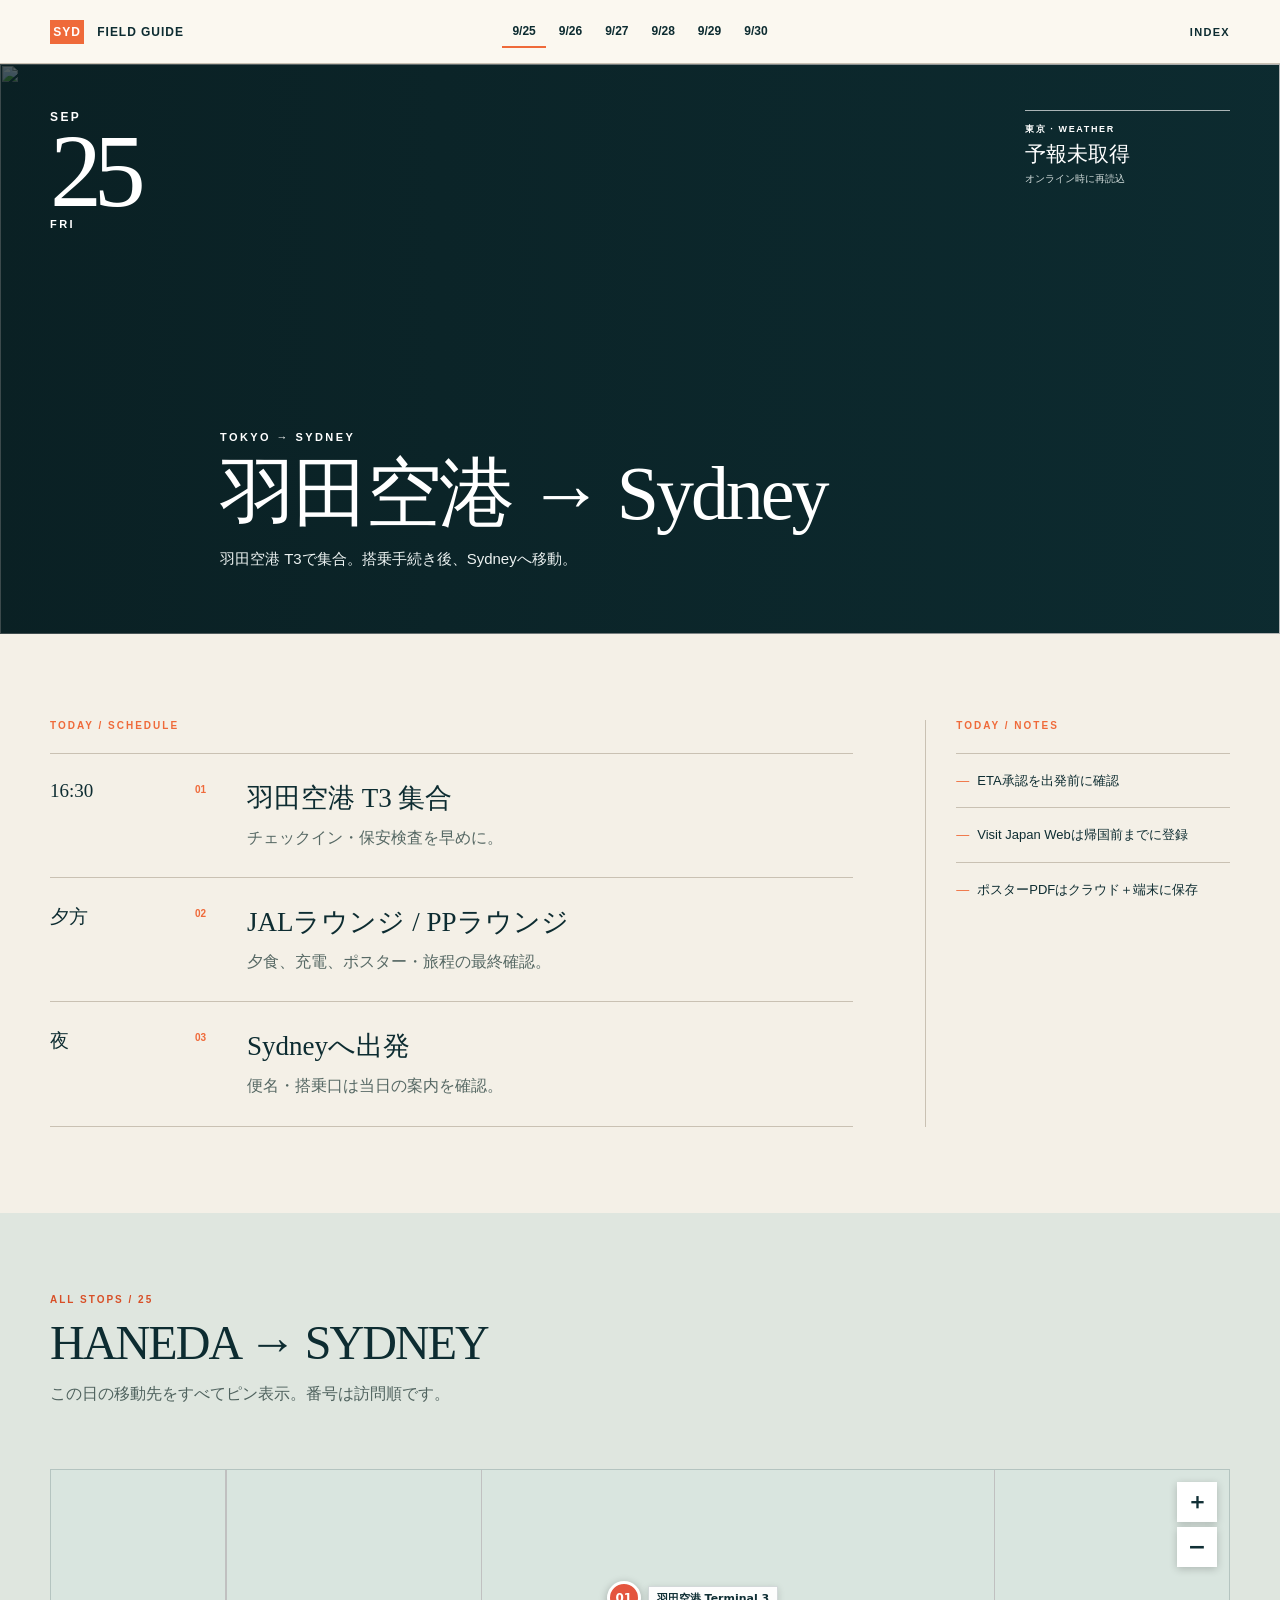
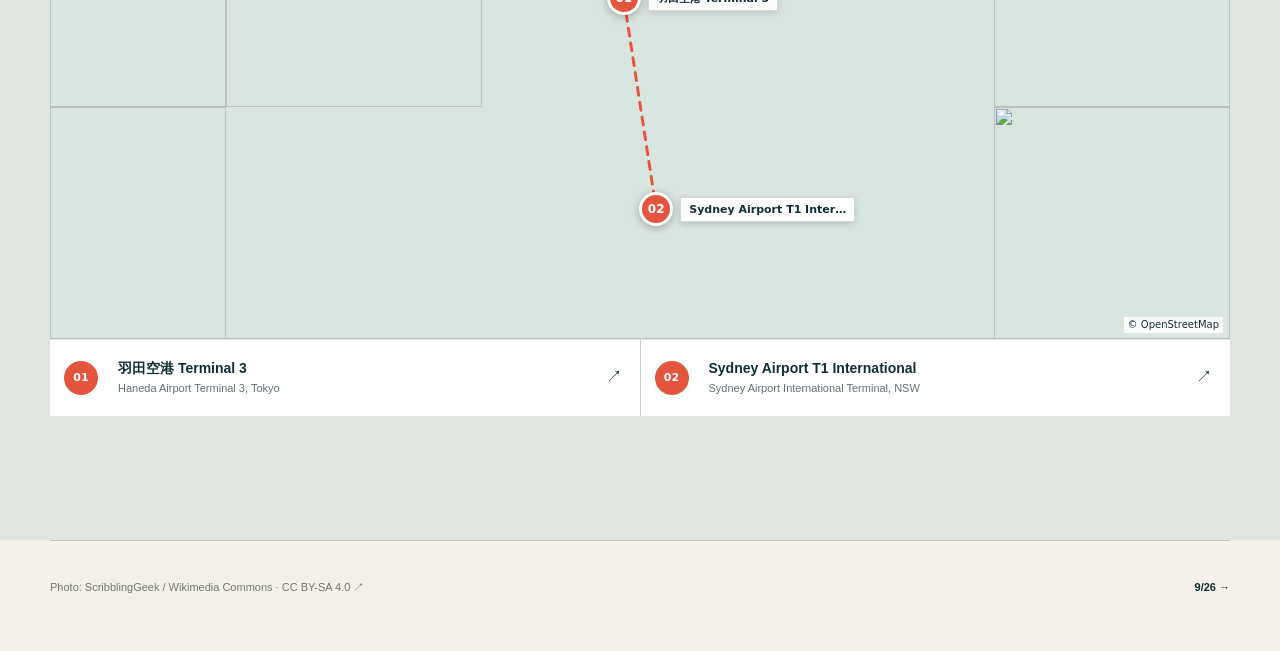
==== 2026-09-25.html @ 06295878 "up" ====
<!doctype html><html lang="ja"><head><meta charset="utf-8"><meta name="viewport" content="width=device-width,initial-scale=1,viewport-fit=cover"><meta name="theme-color" content="#102f35"><title>9/25 · Sydney 2026</title><link rel="preconnect" href="https://upload.wikimedia.org"><link rel="preconnect" href="https://tile.openstreetmap.org"><link rel="stylesheet" href="assets/styles.css"><script defer src="assets/app.js"></script><script defer src="assets/pinmap.js"></script></head><body data-day="25"><header class="mast"><a class="mast__brand" href="index.html"><span>SYD</span> FIELD GUIDE</a><nav class="mast__days"><a class="is-active" href="2026-09-25.html">9/25</a><a class="" href="2026-09-26.html">9/26</a><a class="" href="2026-09-27.html">9/27</a><a class="" href="2026-09-28.html">9/28</a><a class="" href="2026-09-29.html">9/29</a><a class="" href="2026-09-30.html">9/30</a></nav><a class="mast__home" href="index.html">INDEX</a></header><main>
<section class="day-hero"><img class="day-hero__image" src="https://upload.wikimedia.org/wikipedia/commons/thumb/b/b9/Haneda-airport-terminal_3_departure.jpg/1280px-Haneda-airport-terminal_3_departure.jpg" alt="" fetchpriority="high"><div class="day-hero__shade"></div><div class="day-hero__date"><span>SEP</span><b>25</b><em>FRI</em></div><div class="day-hero__copy"><p>TOKYO → SYDNEY</p><h1>羽田空港 → Sydney</h1><div>羽田空港 T3で集合。搭乗手続き後、Sydneyへ移動。</div></div><div class="weather" data-weather="tokyo" data-date="2026-09-25"><span>東京 · WEATHER</span><strong>予報取得中…</strong><small>Open-Meteo</small></div></section>
<section class="spread wrap"><div class="spread__main"><div class="section-label">TODAY / SCHEDULE</div><div class="agenda"><article class="agenda__row"><div class="agenda__time">16:30</div><div class="agenda__copy"><span class="agenda__no">01</span><h3>羽田空港 T3 集合</h3><p>チェックイン・保安検査を早めに。</p></div></article><article class="agenda__row"><div class="agenda__time">夕方</div><div class="agenda__copy"><span class="agenda__no">02</span><h3>JALラウンジ / PPラウンジ</h3><p>夕食、充電、ポスター・旅程の最終確認。</p></div></article><article class="agenda__row"><div class="agenda__time">夜</div><div class="agenda__copy"><span class="agenda__no">03</span><h3>Sydneyへ出発</h3><p>便名・搭乗口は当日の案内を確認。</p></div></article></div></div><aside class="spread__side"><div class="section-label">TODAY / NOTES</div><ul class="editorial-list"><li>ETA承認を出発前に確認</li><li>Visit Japan Webは帰国前までに登録</li><li>ポスターPDFはクラウド＋端末に保存</li></ul></aside></section>

<section class="map-spread pin-map-section"><div class="map-spread__head wrap"><div><span>ALL STOPS / 25</span><h2>HANEDA → SYDNEY</h2><p>この日の移動先をすべてピン表示。番号は訪問順です。</p></div></div><div class="wrap"><div class="pin-map" data-pin-map tabindex="0" aria-label="この日の訪問先マップ"><div class="pin-map__tiles" aria-hidden="true"></div><svg class="pin-map__route" aria-hidden="true"></svg><div class="pin-map__markers"></div><div class="pin-map__controls"><button type="button" data-map-zoom-in aria-label="拡大">＋</button><button type="button" data-map-zoom-out aria-label="縮小">−</button></div><div class="pin-map__attribution">© <a href="https://www.openstreetmap.org/copyright" target="_blank" rel="noopener">OpenStreetMap</a></div><script type="application/json" class="pin-map__data">[{"name":"羽田空港 Terminal 3","address":"Haneda Airport Terminal 3, Tokyo","lat":35.54389,"lon":139.76865},{"name":"Sydney Airport T1 International","address":"Sydney Airport International Terminal, NSW","lat":-33.9399,"lon":151.1753}]</script></div><div class="pin-list"><a class="pin-list__item" href="https://www.google.com/maps/search/?api=1&amp;query=Haneda%20Airport%20Terminal%203%2C%20Tokyo" target="_blank" rel="noopener"><b>01</b><span><strong>羽田空港 Terminal 3</strong><small>Haneda Airport Terminal 3, Tokyo</small></span><i>↗</i></a><a class="pin-list__item" href="https://www.google.com/maps/search/?api=1&amp;query=Sydney%20Airport%20International%20Terminal%2C%20NSW" target="_blank" rel="noopener"><b>02</b><span><strong>Sydney Airport T1 International</strong><small>Sydney Airport International Terminal, NSW</small></span><i>↗</i></a></div></div></section>
<footer class="day-footer wrap"><p><a href="https://commons.wikimedia.org/wiki/File:Haneda-airport-terminal_3_departure.jpg" target="_blank" rel="noopener">Photo: ScribblingGeek / Wikimedia Commons · CC BY-SA 4.0 ↗</a></p><div class="pager"><span></span><a href="2026-09-26.html">9/26 →</a></div></footer>
</main></body></html>
---- assets/styles.css ----
:root{--ink:#15383c;--deep:#0d2c31;--paper:#f4f0e7;--cream:#fbf8f0;--orange:#ef6a3a;--line:#c9c1b3;--muted:#6d7773;--wrap:1180px}*{box-sizing:border-box}html{scroll-behavior:smooth}body{margin:0;background:var(--paper);color:var(--deep);font-family:Arial,"Hiragino Kaku Gothic ProN","Yu Gothic",sans-serif}a{color:inherit;text-decoration:none}img{display:block;max-width:100%}.wrap{width:min(calc(100% - 48px),var(--wrap));margin:auto}.mast{min-height:64px;padding:0 max(24px,calc((100vw - var(--wrap))/2));display:grid;grid-template-columns:1fr auto 1fr;align-items:center;background:var(--cream);border-bottom:1px solid var(--line);position:relative;z-index:20}.mast__brand{font-weight:900;letter-spacing:.08em;font-size:12px}.mast__brand span{display:inline-grid;place-items:center;width:34px;height:24px;background:var(--orange);color:#fff;margin-right:9px}.mast__days{display:flex;gap:3px}.mast__days a{font-size:12px;font-weight:800;padding:8px 10px;border-bottom:2px solid transparent}.mast__days a:hover,.mast__days .is-active{border-color:var(--orange)}.mast__home{justify-self:end;font-size:11px;font-weight:900;letter-spacing:.12em}.cover{height:calc(100svh - 64px);min-height:620px;position:relative;color:#fff;overflow:hidden;background:var(--deep)}.cover__image,.day-hero__image{position:absolute;inset:0;width:100%;height:100%;object-fit:cover}.cover__shade{position:absolute;inset:0;background:linear-gradient(90deg,rgba(7,27,31,.9),rgba(7,27,31,.22))}.cover__copy{position:absolute;left:max(24px,calc((100vw - var(--wrap))/2));bottom:8vh}.cover__copy p{font-size:13px;font-weight:900;letter-spacing:.22em;margin:0 0 20px}.cover__copy h1{font-family:Georgia,"Yu Mincho",serif;font-size:clamp(76px,13vw,174px);line-height:.73;letter-spacing:-.08em;margin:0}.cover__copy>div{margin-top:32px;font-weight:700;letter-spacing:.14em}.cover__issue{position:absolute;right:max(24px,calc((100vw - var(--wrap))/2));top:46px;text-align:right;font-size:11px;line-height:1.55;letter-spacing:.16em}.calendar-button{display:inline-flex;margin-top:26px;padding:13px 16px;background:#fff;color:var(--deep);font-size:11px;font-weight:900;letter-spacing:.08em}.intro{display:grid;grid-template-columns:.9fr 1.1fr;gap:10%;padding:96px 0}.intro__lead span,.section-label,.utility-band span,.conference-feature span{font-size:10px;font-weight:900;letter-spacing:.2em;color:var(--orange)}.intro h2{font-family:Georgia,"Yu Mincho",serif;font-weight:500;font-size:clamp(42px,6vw,72px);line-height:1.05;margin:12px 0 0;letter-spacing:-.04em}.intro__copy{align-self:end;max-width:560px;font-size:16px;line-height:1.8}.day-grid{display:grid;grid-template-columns:repeat(3,1fr);gap:12px;margin-bottom:100px}.day-card{background:var(--cream);border:1px solid var(--line);transition:.15s;overflow:hidden}.day-card:hover{transform:translateY(-2px)}.day-card__media{display:block;aspect-ratio:16/9;background:#d7d8d2;overflow:hidden}.day-card__media img{width:100%;height:100%;object-fit:cover}.day-card__body{display:flex;min-height:150px;flex-direction:column;padding:20px}.day-card small{font-size:10px;font-weight:900;letter-spacing:.14em;color:var(--muted)}.day-card b{font-family:Georgia,"Yu Mincho",serif;font-size:24px;line-height:1.1;margin-top:auto;font-weight:500}.day-card em{font-style:normal;font-size:9px;font-weight:900;letter-spacing:.14em;margin-top:16px;color:var(--orange)}.utility-band{background:var(--deep);color:#fff;padding:78px 0}.utility-band__grid{display:grid;grid-template-columns:.8fr 1.2fr;gap:8%}.utility-band h2{font-family:Georgia,serif;font-size:64px;margin:8px 0;font-weight:500}.utility-links{border-top:1px solid rgba(255,255,255,.28)}.utility-links a{display:grid;grid-template-columns:1fr auto;gap:2px 16px;padding:18px 0;border-bottom:1px solid rgba(255,255,255,.2)}.utility-links b{font-size:16px}.utility-links small{color:#b9c9c8}.utility-links i{grid-column:2;grid-row:1/3;font-style:normal;align-self:center}.conference-feature{display:grid;grid-template-columns:250px 1fr;gap:60px;align-items:center;padding:90px 0}.conference-feature__date{font-family:Georgia,serif;font-size:220px;line-height:.8;color:var(--orange)}.conference-feature h2{font-family:Georgia,"Yu Mincho",serif;font-size:48px;font-weight:500;line-height:1.05;margin:10px 0 18px}.conference-feature p{font-size:16px}.conference-feature a{display:inline-block;margin-top:18px;font-weight:900;border-bottom:1px solid}.index-footer,.day-footer{border-top:1px solid var(--line);padding:28px 0 45px;display:flex;justify-content:space-between;gap:20px;font-size:11px;color:var(--muted)}
.day-hero{height:570px;position:relative;background:var(--deep);color:#fff;overflow:hidden}.day-hero__shade{position:absolute;inset:0;background:linear-gradient(90deg,rgba(9,28,31,.72),rgba(9,28,31,.08))}.day-hero__date{position:absolute;left:max(24px,calc((100vw - var(--wrap))/2));top:46px;width:120px;display:grid;color:#fff}.day-hero__date span{font-size:12px;font-weight:900;letter-spacing:.2em}.day-hero__date b{font-family:Georgia,serif;font-size:104px;line-height:.9;font-weight:500;letter-spacing:-.08em}.day-hero__date em{font-style:normal;font-size:11px;font-weight:900;letter-spacing:.22em}.day-hero__copy{position:absolute;left:max(24px,calc((100vw - var(--wrap))/2 + 170px));bottom:62px;max-width:800px}.day-hero__copy>p{font-size:11px;font-weight:900;letter-spacing:.22em;margin:0 0 12px}.day-hero__copy h1{font-family:Georgia,"Yu Mincho",serif;font-size:clamp(42px,6vw,76px);font-weight:500;line-height:1;letter-spacing:-.04em;margin:0}.day-hero__copy>div{max-width:650px;margin-top:16px;font-size:15px;line-height:1.65;color:#edf3f2}.weather{position:absolute;right:max(24px,calc((100vw - var(--wrap))/2));top:46px;width:205px;border-top:1px solid rgba(255,255,255,.65);padding-top:12px;display:grid;gap:4px}.weather span{font-size:9px;font-weight:900;letter-spacing:.18em}.weather strong{font-family:Georgia,serif;font-size:21px;font-weight:500}.weather small{font-size:10px;color:#d2dcdb}.spread{display:grid;grid-template-columns:1.45fr .55fr;gap:72px;padding:86px 0}.agenda{margin-top:22px;border-top:1px solid var(--line)}.agenda__row{display:grid;grid-template-columns:145px 1fr;padding:26px 0;border-bottom:1px solid var(--line)}.agenda__time{font-family:Georgia,serif;font-size:19px}.agenda__copy{position:relative;padding-left:52px}.agenda__no{position:absolute;left:0;top:4px;font-size:10px;font-weight:900;color:var(--orange)}.agenda__copy h3{font-family:Georgia,"Yu Mincho",serif;font-weight:500;font-size:27px;margin:0 0 8px}.agenda__copy p{margin:0;line-height:1.7;color:#566864}.inline-link{display:inline-block;margin-top:11px;font-size:10px;font-weight:900;letter-spacing:.12em;border-bottom:1px solid}.spread__side{border-left:1px solid var(--line);padding-left:30px}.editorial-list{list-style:none;margin:22px 0 0;padding:0}.editorial-list li{padding:16px 0;border-top:1px solid var(--line);line-height:1.65;font-size:13px}.editorial-list li:before{content:'—';color:var(--orange);margin-right:8px}.notice{width:min(calc(100% - 48px),var(--wrap));margin:0 auto 72px;border:1px solid #d85c34;background:#fff3e8;padding:16px 18px;font-size:13px;font-weight:800;line-height:1.55}.map-spread{background:#dfe6df;padding:76px 0 88px}.map-spread__head{margin-bottom:26px}.map-spread__head span{font-size:10px;font-weight:900;letter-spacing:.2em;color:#d84f27}.map-spread__head h2{font-family:Georgia,serif;font-weight:500;font-size:48px;margin:8px 0 10px;letter-spacing:-.04em}.map-spread__head p{max-width:720px;margin:0;line-height:1.7;color:#4f625e}.route-flow{display:flex;align-items:center;gap:8px;overflow-x:auto;padding:14px 0 26px;scrollbar-width:thin}.route-flow span{flex:0 0 auto;background:var(--cream);border:1px solid #aeb9b2;padding:10px 12px;font-size:11px;font-weight:800}.route-flow i{font-style:normal;color:var(--orange)}.route-links{display:grid;grid-template-columns:1fr 1fr;border-top:1px solid #aeb9b2;border-left:1px solid #aeb9b2;background:var(--cream)}.route-link{display:grid;grid-template-columns:1fr auto;align-items:center;gap:10px;padding:18px;border-right:1px solid #aeb9b2;border-bottom:1px solid #aeb9b2}.route-link span{display:grid;gap:3px}.route-link b{font-family:Georgia,"Yu Mincho",serif;font-size:17px;font-weight:500}.route-link small{font-size:9px;color:var(--muted);text-transform:uppercase;letter-spacing:.08em}.route-link i{font-style:normal;color:var(--orange);font-size:18px}.day-footer{align-items:center}.pager{display:flex;gap:24px;font-weight:900;color:var(--deep)}
@media(max-width:900px){.mast{grid-template-columns:1fr auto}.mast__days{grid-column:1/-1;grid-row:2;justify-content:flex-start;overflow-x:auto;width:100%;padding-bottom:6px}.mast__home{grid-column:2;grid-row:1}.intro,.utility-band__grid,.spread{grid-template-columns:1fr}.day-grid{grid-template-columns:1fr 1fr}.conference-feature{grid-template-columns:140px 1fr;gap:28px}.conference-feature__date{font-size:130px}.spread{gap:44px}.spread__side{border-left:0;border-top:1px solid var(--line);padding:32px 0 0}.day-hero__copy{left:max(24px,calc((100vw - var(--wrap))/2));bottom:48px;max-width:calc(100% - 48px)}.day-hero__date{top:38px}.weather{right:24px;top:40px}.day-hero{height:620px}}
@media(max-width:600px){.wrap{width:min(calc(100% - 28px),var(--wrap))}.mast{padding:9px 14px 0;gap:4px}.mast__days a{padding:7px 11px}.cover{height:560px;min-height:0}.cover__copy{left:18px;bottom:36px}.cover__copy h1{font-size:66px}.cover__copy>div{margin-top:24px;font-size:12px}.cover__issue{right:18px;top:28px}.calendar-button{margin-top:20px}.intro{padding:62px 0;gap:36px}.intro h2{font-size:45px}.intro__copy{font-size:14px}.day-grid{grid-template-columns:1fr;margin-bottom:68px}.day-card{display:grid;grid-template-columns:42% 58%}.day-card__media{aspect-ratio:auto;min-height:145px}.day-card__body{min-height:145px;padding:16px}.day-card b{font-size:21px}.utility-band{padding:58px 0}.utility-band h2{font-size:52px}.conference-feature{grid-template-columns:78px 1fr;gap:16px;padding:62px 0}.conference-feature__date{font-size:84px}.conference-feature h2{font-size:31px}.day-hero{height:560px}.day-hero__date{left:16px;top:28px}.day-hero__date b{font-size:76px}.weather{right:16px;top:28px;width:148px}.weather strong{font-size:16px}.day-hero__copy{left:16px;bottom:30px;max-width:calc(100% - 32px)}.day-hero__copy h1{font-size:42px}.day-hero__copy>div{font-size:13px}.spread{padding:58px 0}.agenda__row{grid-template-columns:84px 1fr;padding:22px 0}.agenda__time{font-size:15px}.agenda__copy{padding-left:32px}.agenda__copy h3{font-size:21px}.agenda__copy p{font-size:13px}.notice{width:calc(100% - 28px);margin-bottom:54px}.map-spread{padding:58px 0 66px}.map-spread__head h2{font-size:34px}.route-links{grid-template-columns:1fr}.route-link{padding:16px}.index-footer,.day-footer{flex-direction:column}.pager{width:100%;justify-content:space-between}}

/* v5: all-stop embedded pin maps */
.pin-map-section .wrap{padding-bottom:36px}.pin-map{position:relative;height:470px;overflow:hidden;background:#d9e5df;border:1px solid rgba(16,47,53,.18);touch-action:none;cursor:grab;user-select:none}.pin-map.is-dragging{cursor:grabbing}.pin-map__tiles,.pin-map__markers,.pin-map__route{position:absolute;inset:0}.pin-map__tiles img{position:absolute;width:256px;height:256px;max-width:none;pointer-events:none}.pin-map__route{width:100%;height:100%;pointer-events:none;overflow:visible}.pin-map__route polyline{fill:none;stroke:#e4553f;stroke-width:3;stroke-linecap:round;stroke-linejoin:round;stroke-dasharray:8 7;filter:drop-shadow(0 1px 0 rgba(255,255,255,.7))}.pin-map__marker{position:absolute;display:flex;align-items:center;gap:7px;text-decoration:none;color:#102f35;transform:translate(-17px,-17px);z-index:5;white-space:nowrap}.pin-map__dot{display:grid;place-items:center;width:34px;height:34px;border-radius:50%;background:#e4553f;color:#fff;font:800 12px/1 system-ui,sans-serif;border:3px solid #fff;box-shadow:0 2px 8px rgba(0,0,0,.28);flex:0 0 34px}.pin-map__label{max-width:175px;overflow:hidden;text-overflow:ellipsis;padding:5px 8px;background:rgba(255,255,255,.94);border:1px solid rgba(16,47,53,.18);box-shadow:0 2px 7px rgba(0,0,0,.14);font:700 11px/1.2 system-ui,sans-serif}.pin-map__marker:hover .pin-map__label,.pin-map__marker:focus .pin-map__label{background:#fff;outline:2px solid #e4553f}.pin-map__controls{position:absolute;top:12px;right:12px;z-index:10;display:grid;gap:5px}.pin-map__controls button{width:40px;height:40px;border:0;background:#fff;color:#102f35;font:700 22px/1 system-ui,sans-serif;box-shadow:0 2px 8px rgba(0,0,0,.2);cursor:pointer}.pin-map__attribution{position:absolute;right:6px;bottom:5px;z-index:10;padding:2px 4px;background:rgba(255,255,255,.88);font:10px/1.2 system-ui,sans-serif}.pin-map__attribution a{color:#102f35}.pin-list{display:grid;grid-template-columns:repeat(2,minmax(0,1fr));gap:1px;margin-top:1px;background:rgba(16,47,53,.12)}.pin-list__item{display:grid;grid-template-columns:44px 1fr 20px;align-items:center;gap:10px;min-height:76px;padding:12px 14px;background:#fff;color:#102f35;text-decoration:none}.pin-list__item>b{display:grid;place-items:center;width:34px;height:34px;border-radius:50%;background:#e4553f;color:#fff;font:800 11px/1 system-ui,sans-serif}.pin-list__item span{min-width:0}.pin-list__item strong{display:block;font-size:14px;line-height:1.25}.pin-list__item small{display:block;margin-top:4px;color:#607174;font-size:11px;line-height:1.35}.pin-list__item i{font-style:normal}.pin-list__item:hover{background:#f4f0e8}
@media(max-width:720px){.pin-map{height:390px}.pin-map__label{display:none}.pin-list{grid-template-columns:1fr}.pin-list__item{min-height:68px}.pin-map__controls button{width:38px;height:38px}}
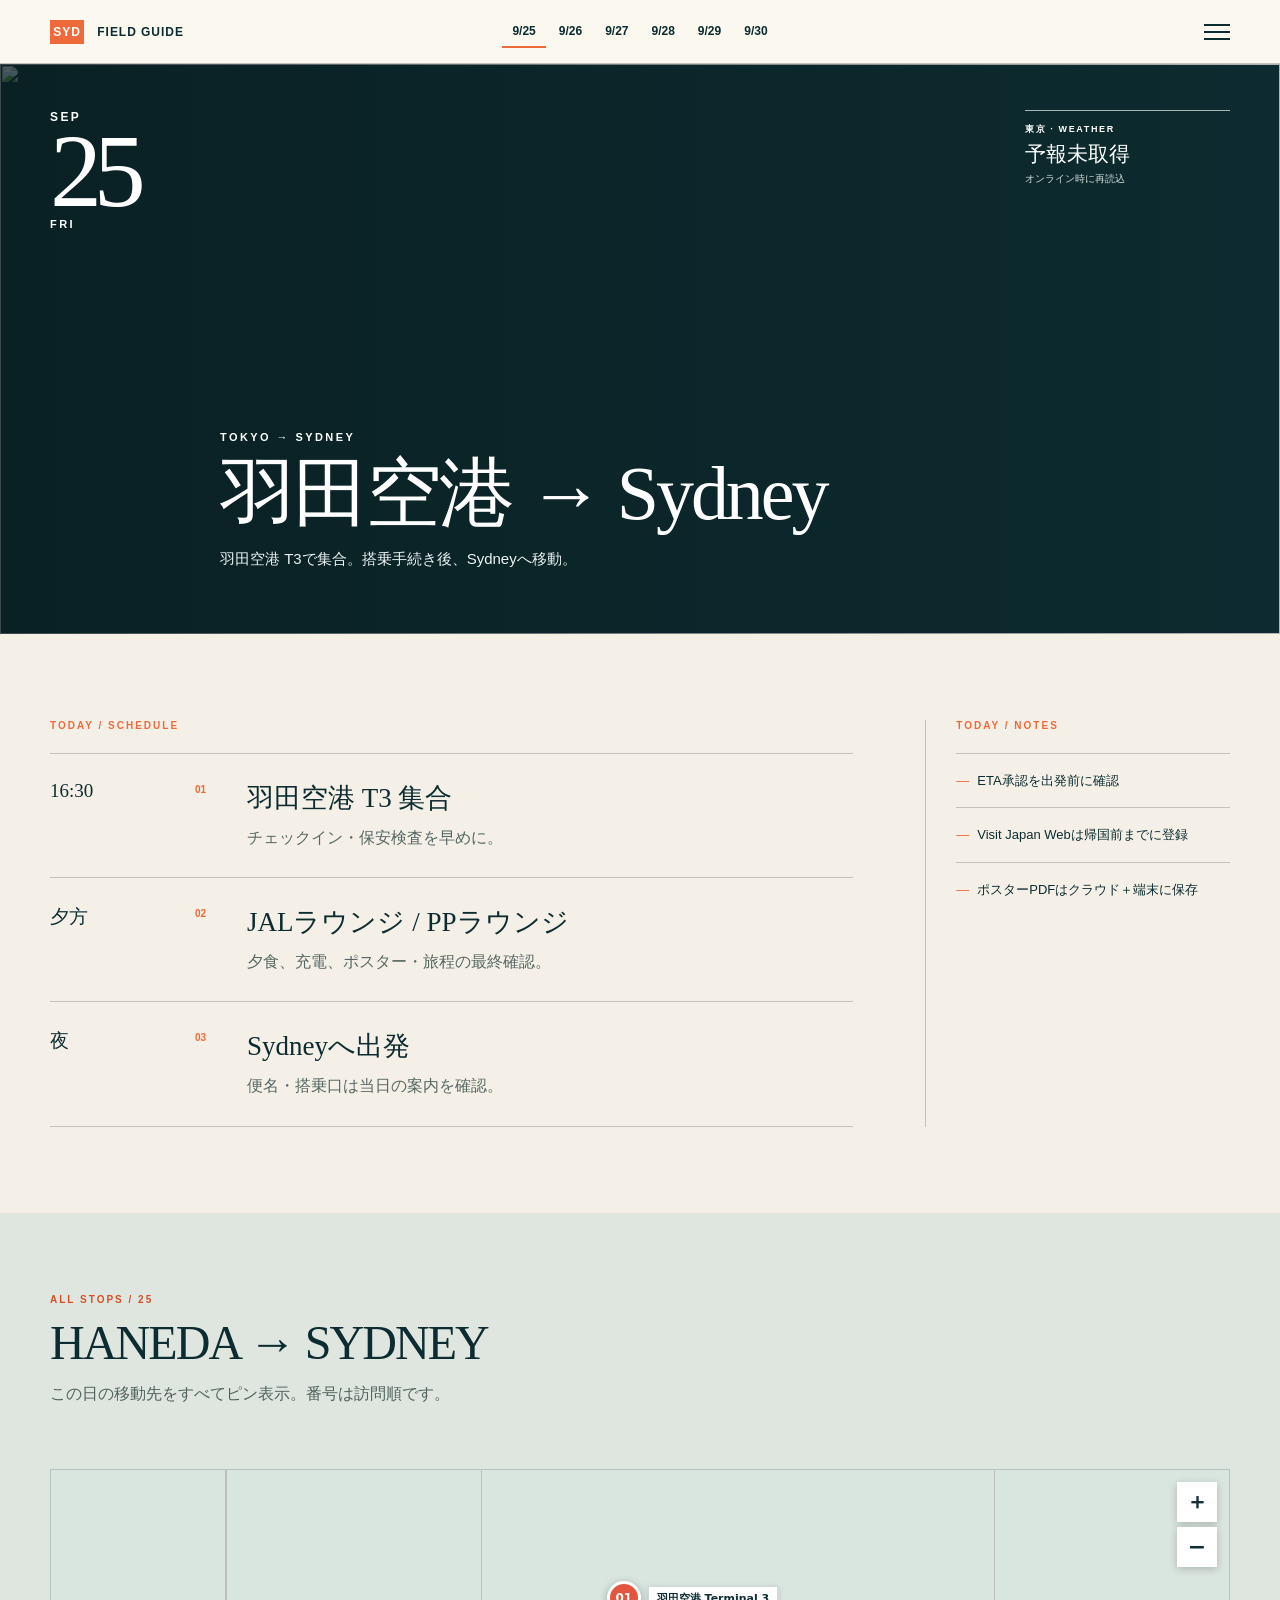
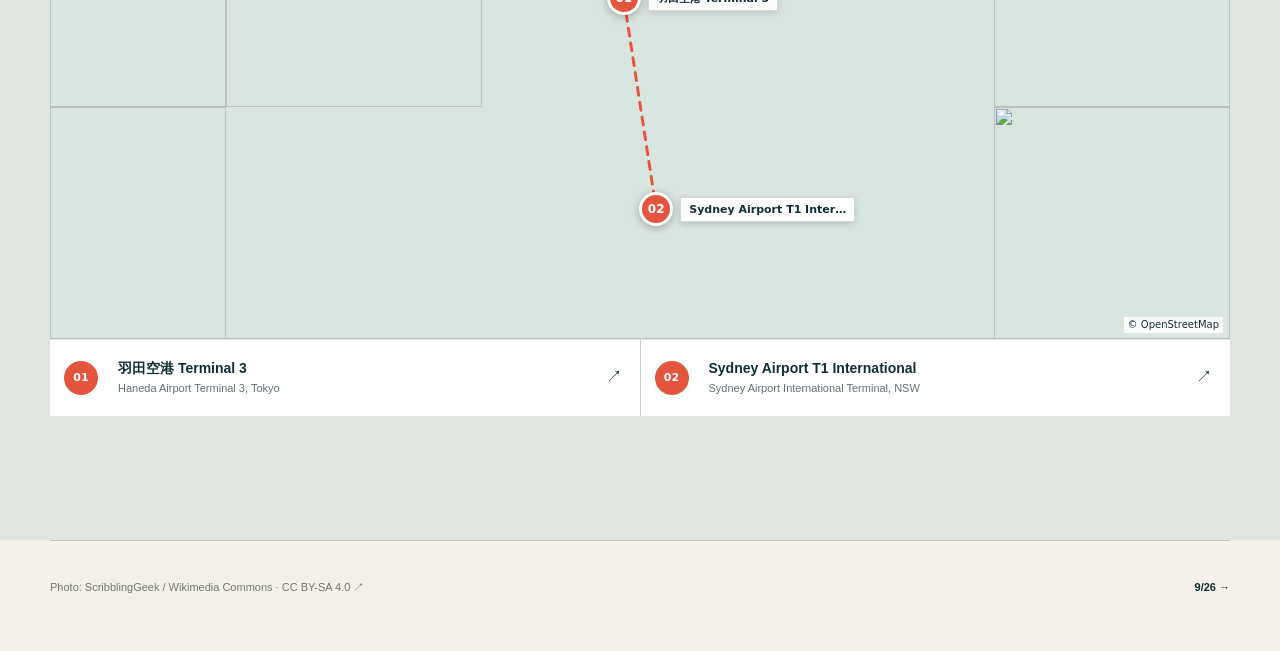
==== commit 28d951ec: "up" ====
--- a/2026-09-25.html
+++ b/2026-09-25.html
@@ -1,4 +1,4 @@
-<!doctype html><html lang="ja"><head><meta charset="utf-8"><meta name="viewport" content="width=device-width,initial-scale=1,viewport-fit=cover"><meta name="theme-color" content="#102f35"><title>9/25 · Sydney 2026</title><link rel="preconnect" href="https://upload.wikimedia.org"><link rel="preconnect" href="https://tile.openstreetmap.org"><link rel="stylesheet" href="assets/styles.css"><script defer src="assets/app.js"></script><script defer src="assets/pinmap.js"></script></head><body data-day="25"><header class="mast"><a class="mast__brand" href="index.html"><span>SYD</span> FIELD GUIDE</a><nav class="mast__days"><a class="is-active" href="2026-09-25.html">9/25</a><a class="" href="2026-09-26.html">9/26</a><a class="" href="2026-09-27.html">9/27</a><a class="" href="2026-09-28.html">9/28</a><a class="" href="2026-09-29.html">9/29</a><a class="" href="2026-09-30.html">9/30</a></nav><a class="mast__home" href="index.html">INDEX</a></header><main>
+<!doctype html><html lang="ja"><head><meta charset="utf-8"><meta name="viewport" content="width=device-width,initial-scale=1,viewport-fit=cover"><meta name="theme-color" content="#102f35"><title>9/25 · Sydney 2026</title><link rel="preconnect" href="https://upload.wikimedia.org"><link rel="preconnect" href="https://tile.openstreetmap.org"><link rel="stylesheet" href="assets/styles.css"><script defer src="assets/app.js"></script><script defer src="assets/pinmap.js"></script></head><body data-day="25"><header class="mast"><a class="mast__brand" href="index.html"><span>SYD</span> FIELD GUIDE</a><nav class="mast__days"><a class="is-active" href="2026-09-25.html">9/25</a><a class="" href="2026-09-26.html">9/26</a><a class="" href="2026-09-27.html">9/27</a><a class="" href="2026-09-28.html">9/28</a><a class="" href="2026-09-29.html">9/29</a><a class="" href="2026-09-30.html">9/30</a></nav><button class="mast__menu" type="button" data-menu-toggle aria-expanded="false" aria-controls="site-menu" aria-label="メニューを開く"><span></span><span></span><span></span></button></header><div class="drawer" id="site-menu" hidden><div class="drawer__panel" role="dialog" aria-modal="true" aria-label="メニュー"><button class="drawer__close" type="button" data-menu-close aria-label="メニューを閉じる">✕</button><a class="" href="index.html"><span>INDEX<small>トップへ戻る</small></span><i>→</i></a><span class="drawer__label">DAYS</span><a class="is-active" href="2026-09-25.html"><span>9/25<small>TOKYO → SYDNEY</small></span><i>→</i></a><a class="" href="2026-09-26.html"><span>9/26<small>BLUE MOUNTAINS</small></span><i>→</i></a><a class="" href="2026-09-27.html"><span>9/27<small>CITY + MANLY</small></span><i>→</i></a><a class="" href="2026-09-28.html"><span>9/28<small>INTERSPEECH 2026</small></span><i>→</i></a><a class="" href="2026-09-29.html"><span>9/29<small>SYDNEY ICONS</small></span><i>→</i></a><a class="" href="2026-09-30.html"><span>9/30<small>SYDNEY → TOKYO</small></span><i>→</i></a><span class="drawer__label">TOOLS</span><a href="https://docs.google.com/forms/d/e/1FAIpQLSeO3ZHM7XhFFpTsjCiCo8HhSdc8Eqjj0LkUxyBEu4n-cvH9MQ/viewform" target="_blank" rel="noopener"><span>割り勘フォーム<small>立替の記録・精算</small></span><i>↗</i></a><a href="sydney-2026-itinerary.ics" download><span>全日程 .ICS<small>Australia/Sydney</small></span><i>↓</i></a></div></div><main>
 <section class="day-hero"><img class="day-hero__image" src="https://upload.wikimedia.org/wikipedia/commons/thumb/b/b9/Haneda-airport-terminal_3_departure.jpg/1280px-Haneda-airport-terminal_3_departure.jpg" alt="" fetchpriority="high"><div class="day-hero__shade"></div><div class="day-hero__date"><span>SEP</span><b>25</b><em>FRI</em></div><div class="day-hero__copy"><p>TOKYO → SYDNEY</p><h1>羽田空港 → Sydney</h1><div>羽田空港 T3で集合。搭乗手続き後、Sydneyへ移動。</div></div><div class="weather" data-weather="tokyo" data-date="2026-09-25"><span>東京 · WEATHER</span><strong>予報取得中…</strong><small>Open-Meteo</small></div></section>
 <section class="spread wrap"><div class="spread__main"><div class="section-label">TODAY / SCHEDULE</div><div class="agenda"><article class="agenda__row"><div class="agenda__time">16:30</div><div class="agenda__copy"><span class="agenda__no">01</span><h3>羽田空港 T3 集合</h3><p>チェックイン・保安検査を早めに。</p></div></article><article class="agenda__row"><div class="agenda__time">夕方</div><div class="agenda__copy"><span class="agenda__no">02</span><h3>JALラウンジ / PPラウンジ</h3><p>夕食、充電、ポスター・旅程の最終確認。</p></div></article><article class="agenda__row"><div class="agenda__time">夜</div><div class="agenda__copy"><span class="agenda__no">03</span><h3>Sydneyへ出発</h3><p>便名・搭乗口は当日の案内を確認。</p></div></article></div></div><aside class="spread__side"><div class="section-label">TODAY / NOTES</div><ul class="editorial-list"><li>ETA承認を出発前に確認</li><li>Visit Japan Webは帰国前までに登録</li><li>ポスターPDFはクラウド＋端末に保存</li></ul></aside></section>
 
--- a/assets/styles.css
+++ b/assets/styles.css
@@ -1,6 +1,6 @@
-:root{--ink:#15383c;--deep:#0d2c31;--paper:#f4f0e7;--cream:#fbf8f0;--orange:#ef6a3a;--line:#c9c1b3;--muted:#6d7773;--wrap:1180px}*{box-sizing:border-box}html{scroll-behavior:smooth}body{margin:0;background:var(--paper);color:var(--deep);font-family:Arial,"Hiragino Kaku Gothic ProN","Yu Gothic",sans-serif}a{color:inherit;text-decoration:none}img{display:block;max-width:100%}.wrap{width:min(calc(100% - 48px),var(--wrap));margin:auto}.mast{min-height:64px;padding:0 max(24px,calc((100vw - var(--wrap))/2));display:grid;grid-template-columns:1fr auto 1fr;align-items:center;background:var(--cream);border-bottom:1px solid var(--line);position:relative;z-index:20}.mast__brand{font-weight:900;letter-spacing:.08em;font-size:12px}.mast__brand span{display:inline-grid;place-items:center;width:34px;height:24px;background:var(--orange);color:#fff;margin-right:9px}.mast__days{display:flex;gap:3px}.mast__days a{font-size:12px;font-weight:800;padding:8px 10px;border-bottom:2px solid transparent}.mast__days a:hover,.mast__days .is-active{border-color:var(--orange)}.mast__home{justify-self:end;font-size:11px;font-weight:900;letter-spacing:.12em}.cover{height:calc(100svh - 64px);min-height:620px;position:relative;color:#fff;overflow:hidden;background:var(--deep)}.cover__image,.day-hero__image{position:absolute;inset:0;width:100%;height:100%;object-fit:cover}.cover__shade{position:absolute;inset:0;background:linear-gradient(90deg,rgba(7,27,31,.9),rgba(7,27,31,.22))}.cover__copy{position:absolute;left:max(24px,calc((100vw - var(--wrap))/2));bottom:8vh}.cover__copy p{font-size:13px;font-weight:900;letter-spacing:.22em;margin:0 0 20px}.cover__copy h1{font-family:Georgia,"Yu Mincho",serif;font-size:clamp(76px,13vw,174px);line-height:.73;letter-spacing:-.08em;margin:0}.cover__copy>div{margin-top:32px;font-weight:700;letter-spacing:.14em}.cover__issue{position:absolute;right:max(24px,calc((100vw - var(--wrap))/2));top:46px;text-align:right;font-size:11px;line-height:1.55;letter-spacing:.16em}.calendar-button{display:inline-flex;margin-top:26px;padding:13px 16px;background:#fff;color:var(--deep);font-size:11px;font-weight:900;letter-spacing:.08em}.intro{display:grid;grid-template-columns:.9fr 1.1fr;gap:10%;padding:96px 0}.intro__lead span,.section-label,.utility-band span,.conference-feature span{font-size:10px;font-weight:900;letter-spacing:.2em;color:var(--orange)}.intro h2{font-family:Georgia,"Yu Mincho",serif;font-weight:500;font-size:clamp(42px,6vw,72px);line-height:1.05;margin:12px 0 0;letter-spacing:-.04em}.intro__copy{align-self:end;max-width:560px;font-size:16px;line-height:1.8}.day-grid{display:grid;grid-template-columns:repeat(3,1fr);gap:12px;margin-bottom:100px}.day-card{background:var(--cream);border:1px solid var(--line);transition:.15s;overflow:hidden}.day-card:hover{transform:translateY(-2px)}.day-card__media{display:block;aspect-ratio:16/9;background:#d7d8d2;overflow:hidden}.day-card__media img{width:100%;height:100%;object-fit:cover}.day-card__body{display:flex;min-height:150px;flex-direction:column;padding:20px}.day-card small{font-size:10px;font-weight:900;letter-spacing:.14em;color:var(--muted)}.day-card b{font-family:Georgia,"Yu Mincho",serif;font-size:24px;line-height:1.1;margin-top:auto;font-weight:500}.day-card em{font-style:normal;font-size:9px;font-weight:900;letter-spacing:.14em;margin-top:16px;color:var(--orange)}.utility-band{background:var(--deep);color:#fff;padding:78px 0}.utility-band__grid{display:grid;grid-template-columns:.8fr 1.2fr;gap:8%}.utility-band h2{font-family:Georgia,serif;font-size:64px;margin:8px 0;font-weight:500}.utility-links{border-top:1px solid rgba(255,255,255,.28)}.utility-links a{display:grid;grid-template-columns:1fr auto;gap:2px 16px;padding:18px 0;border-bottom:1px solid rgba(255,255,255,.2)}.utility-links b{font-size:16px}.utility-links small{color:#b9c9c8}.utility-links i{grid-column:2;grid-row:1/3;font-style:normal;align-self:center}.conference-feature{display:grid;grid-template-columns:250px 1fr;gap:60px;align-items:center;padding:90px 0}.conference-feature__date{font-family:Georgia,serif;font-size:220px;line-height:.8;color:var(--orange)}.conference-feature h2{font-family:Georgia,"Yu Mincho",serif;font-size:48px;font-weight:500;line-height:1.05;margin:10px 0 18px}.conference-feature p{font-size:16px}.conference-feature a{display:inline-block;margin-top:18px;font-weight:900;border-bottom:1px solid}.index-footer,.day-footer{border-top:1px solid var(--line);padding:28px 0 45px;display:flex;justify-content:space-between;gap:20px;font-size:11px;color:var(--muted)}
+:root{--ink:#15383c;--deep:#0d2c31;--paper:#f4f0e7;--cream:#fbf8f0;--orange:#ef6a3a;--line:#c9c1b3;--muted:#6d7773;--wrap:1180px}*{box-sizing:border-box}html{scroll-behavior:smooth}body{margin:0;background:var(--paper);color:var(--deep);font-family:Arial,"Hiragino Kaku Gothic ProN","Yu Gothic",sans-serif}a{color:inherit;text-decoration:none}img{display:block;max-width:100%}.wrap{width:min(calc(100% - 48px),var(--wrap));margin:auto}.mast{min-height:64px;padding:0 max(24px,calc((100vw - var(--wrap))/2));display:grid;grid-template-columns:1fr auto 1fr;align-items:center;background:var(--cream);border-bottom:1px solid var(--line);position:relative;z-index:20}.mast__brand{font-weight:900;letter-spacing:.08em;font-size:12px}.mast__brand span{display:inline-grid;place-items:center;width:34px;height:24px;background:var(--orange);color:#fff;margin-right:9px}.mast__days{display:flex;gap:3px}.mast__days a{font-size:12px;font-weight:800;padding:8px 10px;border-bottom:2px solid transparent}.mast__days a:hover,.mast__days .is-active{border-color:var(--orange)}.mast__menu{justify-self:end;display:inline-grid;gap:5px;justify-items:end;align-content:center;width:44px;height:44px;padding:0;background:none;border:0;cursor:pointer}.mast__menu span{display:block;width:26px;height:2px;background:var(--deep);transition:transform .18s,opacity .18s}.mast__menu[aria-expanded="true"] span:nth-child(1){transform:translateY(7px) rotate(45deg)}.mast__menu[aria-expanded="true"] span:nth-child(2){opacity:0}.mast__menu[aria-expanded="true"] span:nth-child(3){transform:translateY(-7px) rotate(-45deg)}.drawer{position:fixed;inset:0;z-index:40;background:rgba(7,27,31,.5)}.drawer[hidden]{display:none}.drawer__panel{position:absolute;top:0;right:0;width:min(340px,86vw);height:100%;overflow-y:auto;background:var(--cream);border-left:1px solid var(--line);padding:18px 24px 44px;display:flex;flex-direction:column}.drawer__close{align-self:flex-end;margin-bottom:10px;padding:6px;background:none;border:0;cursor:pointer;font-size:18px;line-height:1;color:var(--deep)}.drawer__label{font-size:10px;font-weight:900;letter-spacing:.2em;color:var(--orange);margin:26px 0 4px}.drawer a{display:grid;grid-template-columns:1fr auto;align-items:center;gap:14px;padding:14px 0;border-bottom:1px solid var(--line);font-size:15px;font-weight:800}.drawer a small{display:block;font-size:10px;font-weight:900;letter-spacing:.12em;color:var(--muted);margin-top:5px}.drawer a i{font-style:normal;font-size:13px;color:var(--muted)}.drawer a:hover{color:var(--orange)}.drawer a.is-active{color:var(--orange)}.drawer a.is-active i{color:var(--orange)}body.is-menu-open{overflow:hidden}.cover{height:calc(100svh - 64px);min-height:620px;position:relative;color:#fff;overflow:hidden;background:var(--deep)}.cover__image,.day-hero__image{position:absolute;inset:0;width:100%;height:100%;object-fit:cover}.cover__shade{position:absolute;inset:0;background:linear-gradient(90deg,rgba(7,27,31,.9),rgba(7,27,31,.22))}.cover__copy{position:absolute;left:max(24px,calc((100vw - var(--wrap))/2));bottom:8vh}.cover__copy p{font-size:13px;font-weight:900;letter-spacing:.22em;margin:0 0 20px}.cover__copy h1{font-family:Georgia,"Yu Mincho",serif;font-size:clamp(76px,13vw,174px);line-height:.73;letter-spacing:-.08em;margin:0}.cover__copy>div{margin-top:32px;font-weight:700;letter-spacing:.14em}.cover__issue{position:absolute;right:max(24px,calc((100vw - var(--wrap))/2));top:46px;text-align:right;font-size:11px;line-height:1.55;letter-spacing:.16em}.calendar-button{display:inline-flex;margin-top:26px;padding:13px 16px;background:#fff;color:var(--deep);font-size:11px;font-weight:900;letter-spacing:.08em}.intro{display:grid;grid-template-columns:.9fr 1.1fr;gap:10%;padding:96px 0}.intro__lead span,.section-label,.utility-band span,.conference-feature span{font-size:10px;font-weight:900;letter-spacing:.2em;color:var(--orange)}.intro h2{font-family:Georgia,"Yu Mincho",serif;font-weight:500;font-size:clamp(42px,6vw,72px);line-height:1.05;margin:12px 0 0;letter-spacing:-.04em}.intro__copy{align-self:end;max-width:560px;font-size:16px;line-height:1.8}.day-grid{display:grid;grid-template-columns:repeat(3,1fr);gap:12px;margin-bottom:100px}.day-card{background:var(--cream);border:1px solid var(--line);transition:.15s;overflow:hidden}.day-card:hover{transform:translateY(-2px)}.day-card__media{display:block;aspect-ratio:16/9;background:#d7d8d2;overflow:hidden}.day-card__media img{width:100%;height:100%;object-fit:cover}.day-card__body{display:flex;min-height:150px;flex-direction:column;padding:20px}.day-card small{font-size:10px;font-weight:900;letter-spacing:.14em;color:var(--muted)}.day-card b{font-family:Georgia,"Yu Mincho",serif;font-size:24px;line-height:1.1;margin-top:auto;font-weight:500}.day-card em{font-style:normal;font-size:9px;font-weight:900;letter-spacing:.14em;margin-top:16px;color:var(--orange)}.utility-band{background:var(--deep);color:#fff;padding:78px 0}.utility-band__grid{display:grid;grid-template-columns:.8fr 1.2fr;gap:8%}.utility-band h2{font-family:Georgia,serif;font-size:64px;margin:8px 0;font-weight:500}.utility-links{border-top:1px solid rgba(255,255,255,.28)}.utility-links a{display:grid;grid-template-columns:1fr auto;gap:2px 16px;padding:18px 0;border-bottom:1px solid rgba(255,255,255,.2)}.utility-links b{font-size:16px}.utility-links small{color:#b9c9c8}.utility-links i{grid-column:2;grid-row:1/3;font-style:normal;align-self:center}.conference-feature{display:grid;grid-template-columns:250px 1fr;gap:60px;align-items:center;padding:90px 0}.conference-feature__date{font-family:Georgia,serif;font-size:220px;line-height:.8;color:var(--orange)}.conference-feature h2{font-family:Georgia,"Yu Mincho",serif;font-size:48px;font-weight:500;line-height:1.05;margin:10px 0 18px}.conference-feature p{font-size:16px}.conference-feature a{display:inline-block;margin-top:18px;font-weight:900;border-bottom:1px solid}.index-footer,.day-footer{border-top:1px solid var(--line);padding:28px 0 45px;display:flex;justify-content:space-between;gap:20px;font-size:11px;color:var(--muted)}
 .day-hero{height:570px;position:relative;background:var(--deep);color:#fff;overflow:hidden}.day-hero__shade{position:absolute;inset:0;background:linear-gradient(90deg,rgba(9,28,31,.72),rgba(9,28,31,.08))}.day-hero__date{position:absolute;left:max(24px,calc((100vw - var(--wrap))/2));top:46px;width:120px;display:grid;color:#fff}.day-hero__date span{font-size:12px;font-weight:900;letter-spacing:.2em}.day-hero__date b{font-family:Georgia,serif;font-size:104px;line-height:.9;font-weight:500;letter-spacing:-.08em}.day-hero__date em{font-style:normal;font-size:11px;font-weight:900;letter-spacing:.22em}.day-hero__copy{position:absolute;left:max(24px,calc((100vw - var(--wrap))/2 + 170px));bottom:62px;max-width:800px}.day-hero__copy>p{font-size:11px;font-weight:900;letter-spacing:.22em;margin:0 0 12px}.day-hero__copy h1{font-family:Georgia,"Yu Mincho",serif;font-size:clamp(42px,6vw,76px);font-weight:500;line-height:1;letter-spacing:-.04em;margin:0}.day-hero__copy>div{max-width:650px;margin-top:16px;font-size:15px;line-height:1.65;color:#edf3f2}.weather{position:absolute;right:max(24px,calc((100vw - var(--wrap))/2));top:46px;width:205px;border-top:1px solid rgba(255,255,255,.65);padding-top:12px;display:grid;gap:4px}.weather span{font-size:9px;font-weight:900;letter-spacing:.18em}.weather strong{font-family:Georgia,serif;font-size:21px;font-weight:500}.weather small{font-size:10px;color:#d2dcdb}.spread{display:grid;grid-template-columns:1.45fr .55fr;gap:72px;padding:86px 0}.agenda{margin-top:22px;border-top:1px solid var(--line)}.agenda__row{display:grid;grid-template-columns:145px 1fr;padding:26px 0;border-bottom:1px solid var(--line)}.agenda__time{font-family:Georgia,serif;font-size:19px}.agenda__copy{position:relative;padding-left:52px}.agenda__no{position:absolute;left:0;top:4px;font-size:10px;font-weight:900;color:var(--orange)}.agenda__copy h3{font-family:Georgia,"Yu Mincho",serif;font-weight:500;font-size:27px;margin:0 0 8px}.agenda__copy p{margin:0;line-height:1.7;color:#566864}.inline-link{display:inline-block;margin-top:11px;font-size:10px;font-weight:900;letter-spacing:.12em;border-bottom:1px solid}.spread__side{border-left:1px solid var(--line);padding-left:30px}.editorial-list{list-style:none;margin:22px 0 0;padding:0}.editorial-list li{padding:16px 0;border-top:1px solid var(--line);line-height:1.65;font-size:13px}.editorial-list li:before{content:'—';color:var(--orange);margin-right:8px}.notice{width:min(calc(100% - 48px),var(--wrap));margin:0 auto 72px;border:1px solid #d85c34;background:#fff3e8;padding:16px 18px;font-size:13px;font-weight:800;line-height:1.55}.map-spread{background:#dfe6df;padding:76px 0 88px}.map-spread__head{margin-bottom:26px}.map-spread__head span{font-size:10px;font-weight:900;letter-spacing:.2em;color:#d84f27}.map-spread__head h2{font-family:Georgia,serif;font-weight:500;font-size:48px;margin:8px 0 10px;letter-spacing:-.04em}.map-spread__head p{max-width:720px;margin:0;line-height:1.7;color:#4f625e}.route-flow{display:flex;align-items:center;gap:8px;overflow-x:auto;padding:14px 0 26px;scrollbar-width:thin}.route-flow span{flex:0 0 auto;background:var(--cream);border:1px solid #aeb9b2;padding:10px 12px;font-size:11px;font-weight:800}.route-flow i{font-style:normal;color:var(--orange)}.route-links{display:grid;grid-template-columns:1fr 1fr;border-top:1px solid #aeb9b2;border-left:1px solid #aeb9b2;background:var(--cream)}.route-link{display:grid;grid-template-columns:1fr auto;align-items:center;gap:10px;padding:18px;border-right:1px solid #aeb9b2;border-bottom:1px solid #aeb9b2}.route-link span{display:grid;gap:3px}.route-link b{font-family:Georgia,"Yu Mincho",serif;font-size:17px;font-weight:500}.route-link small{font-size:9px;color:var(--muted);text-transform:uppercase;letter-spacing:.08em}.route-link i{font-style:normal;color:var(--orange);font-size:18px}.day-footer{align-items:center}.pager{display:flex;gap:24px;font-weight:900;color:var(--deep)}
-@media(max-width:900px){.mast{grid-template-columns:1fr auto}.mast__days{grid-column:1/-1;grid-row:2;justify-content:flex-start;overflow-x:auto;width:100%;padding-bottom:6px}.mast__home{grid-column:2;grid-row:1}.intro,.utility-band__grid,.spread{grid-template-columns:1fr}.day-grid{grid-template-columns:1fr 1fr}.conference-feature{grid-template-columns:140px 1fr;gap:28px}.conference-feature__date{font-size:130px}.spread{gap:44px}.spread__side{border-left:0;border-top:1px solid var(--line);padding:32px 0 0}.day-hero__copy{left:max(24px,calc((100vw - var(--wrap))/2));bottom:48px;max-width:calc(100% - 48px)}.day-hero__date{top:38px}.weather{right:24px;top:40px}.day-hero{height:620px}}
+@media(max-width:900px){.mast{grid-template-columns:1fr auto}.mast__days{grid-column:1/-1;grid-row:2;justify-content:flex-start;overflow-x:auto;width:100%;padding-bottom:6px}.mast__menu{grid-column:2;grid-row:1}.intro,.utility-band__grid,.spread{grid-template-columns:1fr}.day-grid{grid-template-columns:1fr 1fr}.conference-feature{grid-template-columns:140px 1fr;gap:28px}.conference-feature__date{font-size:130px}.spread{gap:44px}.spread__side{border-left:0;border-top:1px solid var(--line);padding:32px 0 0}.day-hero__copy{left:max(24px,calc((100vw - var(--wrap))/2));bottom:48px;max-width:calc(100% - 48px)}.day-hero__date{top:38px}.weather{right:24px;top:40px}.day-hero{height:620px}}
 @media(max-width:600px){.wrap{width:min(calc(100% - 28px),var(--wrap))}.mast{padding:9px 14px 0;gap:4px}.mast__days a{padding:7px 11px}.cover{height:560px;min-height:0}.cover__copy{left:18px;bottom:36px}.cover__copy h1{font-size:66px}.cover__copy>div{margin-top:24px;font-size:12px}.cover__issue{right:18px;top:28px}.calendar-button{margin-top:20px}.intro{padding:62px 0;gap:36px}.intro h2{font-size:45px}.intro__copy{font-size:14px}.day-grid{grid-template-columns:1fr;margin-bottom:68px}.day-card{display:grid;grid-template-columns:42% 58%}.day-card__media{aspect-ratio:auto;min-height:145px}.day-card__body{min-height:145px;padding:16px}.day-card b{font-size:21px}.utility-band{padding:58px 0}.utility-band h2{font-size:52px}.conference-feature{grid-template-columns:78px 1fr;gap:16px;padding:62px 0}.conference-feature__date{font-size:84px}.conference-feature h2{font-size:31px}.day-hero{height:560px}.day-hero__date{left:16px;top:28px}.day-hero__date b{font-size:76px}.weather{right:16px;top:28px;width:148px}.weather strong{font-size:16px}.day-hero__copy{left:16px;bottom:30px;max-width:calc(100% - 32px)}.day-hero__copy h1{font-size:42px}.day-hero__copy>div{font-size:13px}.spread{padding:58px 0}.agenda__row{grid-template-columns:84px 1fr;padding:22px 0}.agenda__time{font-size:15px}.agenda__copy{padding-left:32px}.agenda__copy h3{font-size:21px}.agenda__copy p{font-size:13px}.notice{width:calc(100% - 28px);margin-bottom:54px}.map-spread{padding:58px 0 66px}.map-spread__head h2{font-size:34px}.route-links{grid-template-columns:1fr}.route-link{padding:16px}.index-footer,.day-footer{flex-direction:column}.pager{width:100%;justify-content:space-between}}
 
 /* v5: all-stop embedded pin maps */
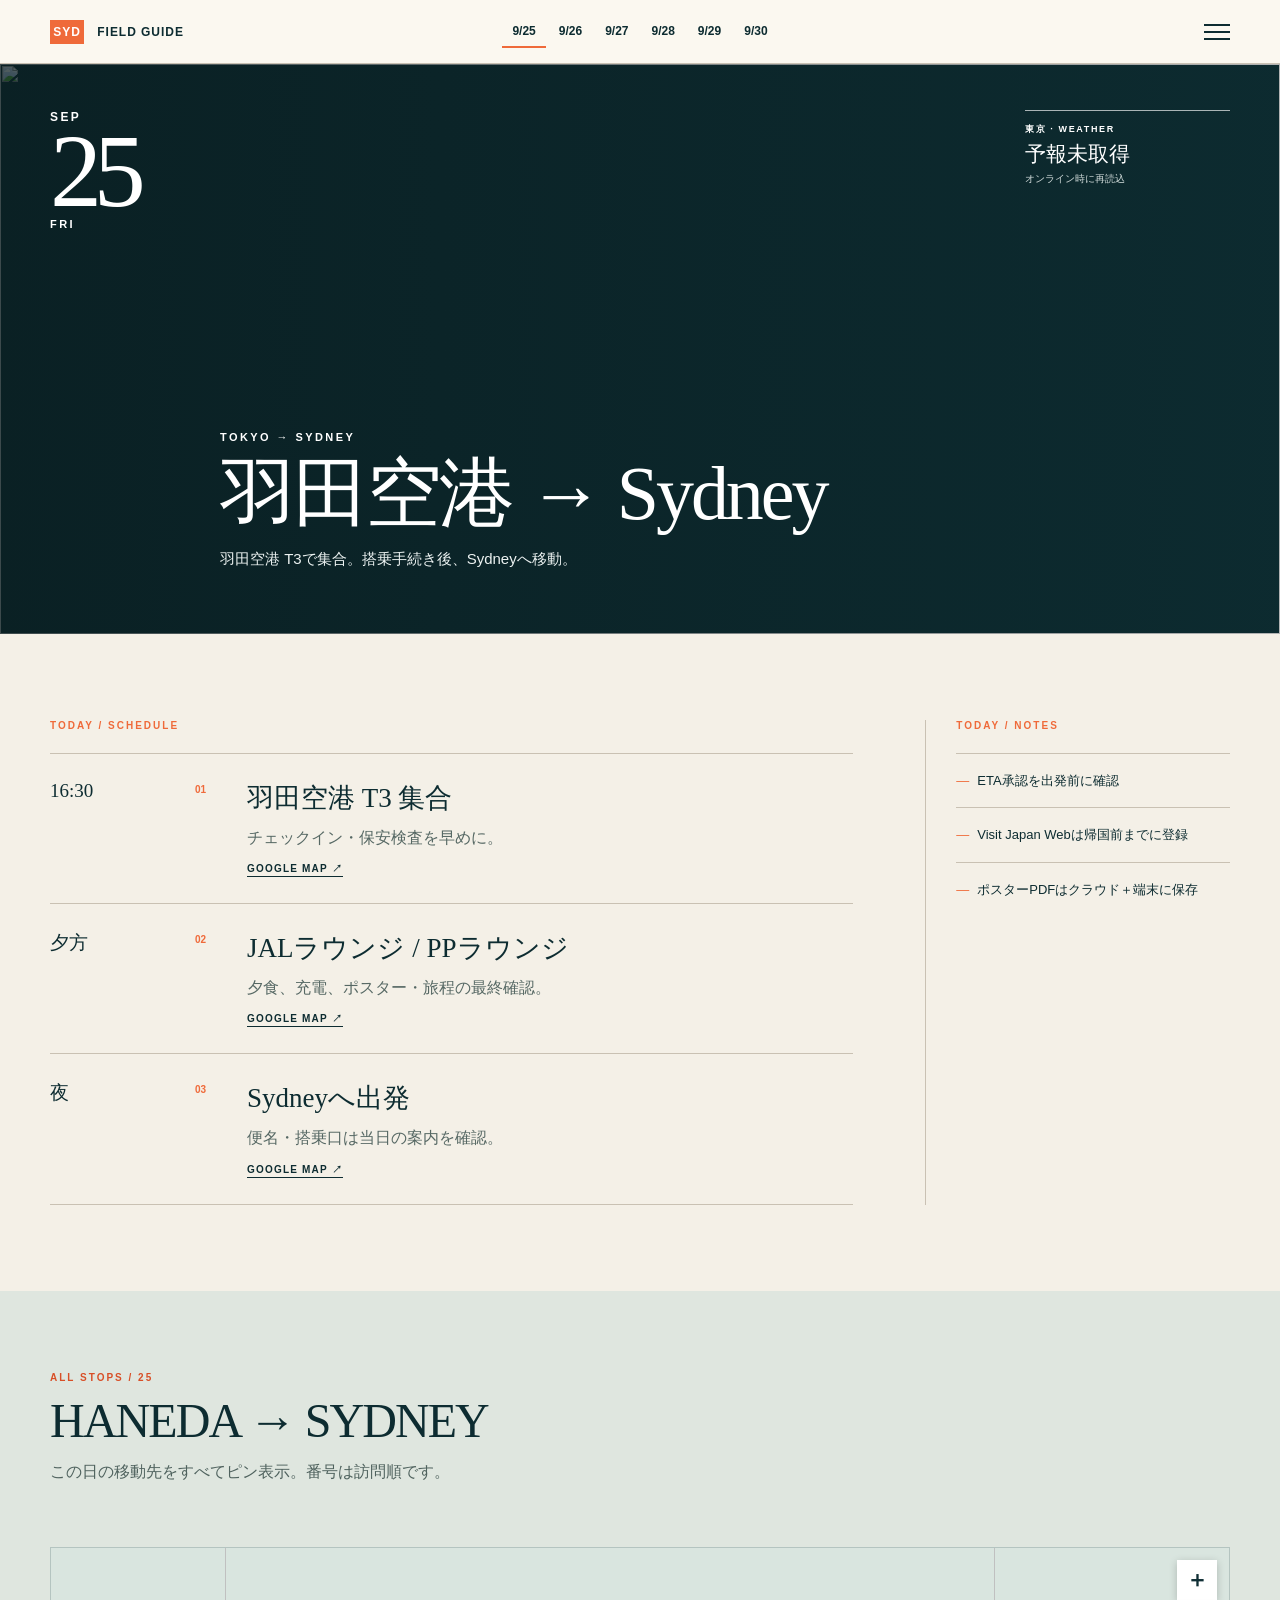
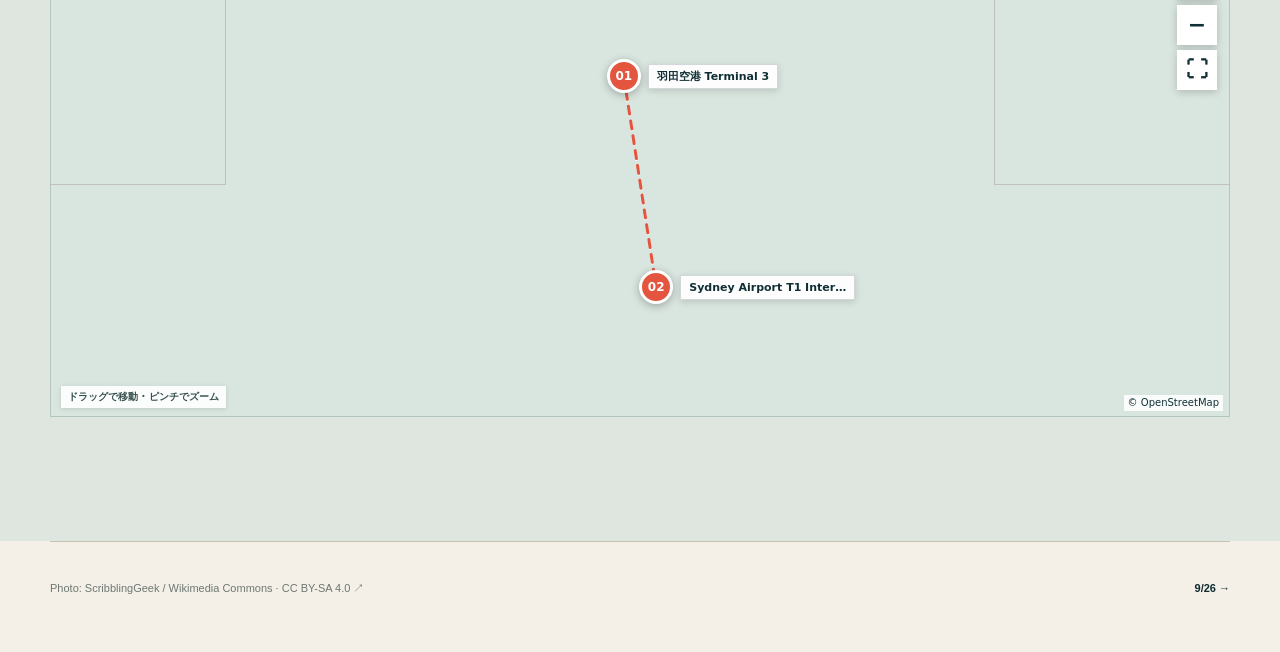
==== commit fa1835f8: "9/27と9/29の行程を入れ替え、地図と .ics を更新 - 9/27を Luna Park + Manly、9/29を Taronga Zoo + Bondi に組み替え - pinmap.js" ====
--- a/2026-09-25.html
+++ b/2026-09-25.html
@@ -1,7 +1,8 @@
-<!doctype html><html lang="ja"><head><meta charset="utf-8"><meta name="viewport" content="width=device-width,initial-scale=1,viewport-fit=cover"><meta name="theme-color" content="#102f35"><title>9/25 · Sydney 2026</title><link rel="preconnect" href="https://upload.wikimedia.org"><link rel="preconnect" href="https://tile.openstreetmap.org"><link rel="stylesheet" href="assets/styles.css"><script defer src="assets/app.js"></script><script defer src="assets/pinmap.js"></script></head><body data-day="25"><header class="mast"><a class="mast__brand" href="index.html"><span>SYD</span> FIELD GUIDE</a><nav class="mast__days"><a class="is-active" href="2026-09-25.html">9/25</a><a class="" href="2026-09-26.html">9/26</a><a class="" href="2026-09-27.html">9/27</a><a class="" href="2026-09-28.html">9/28</a><a class="" href="2026-09-29.html">9/29</a><a class="" href="2026-09-30.html">9/30</a></nav><button class="mast__menu" type="button" data-menu-toggle aria-expanded="false" aria-controls="site-menu" aria-label="メニューを開く"><span></span><span></span><span></span></button></header><div class="drawer" id="site-menu" hidden><div class="drawer__panel" role="dialog" aria-modal="true" aria-label="メニュー"><button class="drawer__close" type="button" data-menu-close aria-label="メニューを閉じる">✕</button><a class="" href="index.html"><span>INDEX<small>トップへ戻る</small></span><i>→</i></a><span class="drawer__label">DAYS</span><a class="is-active" href="2026-09-25.html"><span>9/25<small>TOKYO → SYDNEY</small></span><i>→</i></a><a class="" href="2026-09-26.html"><span>9/26<small>BLUE MOUNTAINS</small></span><i>→</i></a><a class="" href="2026-09-27.html"><span>9/27<small>CITY + MANLY</small></span><i>→</i></a><a class="" href="2026-09-28.html"><span>9/28<small>INTERSPEECH 2026</small></span><i>→</i></a><a class="" href="2026-09-29.html"><span>9/29<small>SYDNEY ICONS</small></span><i>→</i></a><a class="" href="2026-09-30.html"><span>9/30<small>SYDNEY → TOKYO</small></span><i>→</i></a><span class="drawer__label">TOOLS</span><a href="https://docs.google.com/forms/d/e/1FAIpQLSeO3ZHM7XhFFpTsjCiCo8HhSdc8Eqjj0LkUxyBEu4n-cvH9MQ/viewform" target="_blank" rel="noopener"><span>割り勘フォーム<small>立替の記録・精算</small></span><i>↗</i></a><a href="sydney-2026-itinerary.ics" download><span>全日程 .ICS<small>Australia/Sydney</small></span><i>↓</i></a></div></div><main>
-<section class="day-hero"><img class="day-hero__image" src="https://upload.wikimedia.org/wikipedia/commons/thumb/b/b9/Haneda-airport-terminal_3_departure.jpg/1280px-Haneda-airport-terminal_3_departure.jpg" alt="" fetchpriority="high"><div class="day-hero__shade"></div><div class="day-hero__date"><span>SEP</span><b>25</b><em>FRI</em></div><div class="day-hero__copy"><p>TOKYO → SYDNEY</p><h1>羽田空港 → Sydney</h1><div>羽田空港 T3で集合。搭乗手続き後、Sydneyへ移動。</div></div><div class="weather" data-weather="tokyo" data-date="2026-09-25"><span>東京 · WEATHER</span><strong>予報取得中…</strong><small>Open-Meteo</small></div></section>
-<section class="spread wrap"><div class="spread__main"><div class="section-label">TODAY / SCHEDULE</div><div class="agenda"><article class="agenda__row"><div class="agenda__time">16:30</div><div class="agenda__copy"><span class="agenda__no">01</span><h3>羽田空港 T3 集合</h3><p>チェックイン・保安検査を早めに。</p></div></article><article class="agenda__row"><div class="agenda__time">夕方</div><div class="agenda__copy"><span class="agenda__no">02</span><h3>JALラウンジ / PPラウンジ</h3><p>夕食、充電、ポスター・旅程の最終確認。</p></div></article><article class="agenda__row"><div class="agenda__time">夜</div><div class="agenda__copy"><span class="agenda__no">03</span><h3>Sydneyへ出発</h3><p>便名・搭乗口は当日の案内を確認。</p></div></article></div></div><aside class="spread__side"><div class="section-label">TODAY / NOTES</div><ul class="editorial-list"><li>ETA承認を出発前に確認</li><li>Visit Japan Webは帰国前までに登録</li><li>ポスターPDFはクラウド＋端末に保存</li></ul></aside></section>
+<!DOCTYPE html>
 
-<section class="map-spread pin-map-section"><div class="map-spread__head wrap"><div><span>ALL STOPS / 25</span><h2>HANEDA → SYDNEY</h2><p>この日の移動先をすべてピン表示。番号は訪問順です。</p></div></div><div class="wrap"><div class="pin-map" data-pin-map tabindex="0" aria-label="この日の訪問先マップ"><div class="pin-map__tiles" aria-hidden="true"></div><svg class="pin-map__route" aria-hidden="true"></svg><div class="pin-map__markers"></div><div class="pin-map__controls"><button type="button" data-map-zoom-in aria-label="拡大">＋</button><button type="button" data-map-zoom-out aria-label="縮小">−</button></div><div class="pin-map__attribution">© <a href="https://www.openstreetmap.org/copyright" target="_blank" rel="noopener">OpenStreetMap</a></div><script type="application/json" class="pin-map__data">[{"name":"羽田空港 Terminal 3","address":"Haneda Airport Terminal 3, Tokyo","lat":35.54389,"lon":139.76865},{"name":"Sydney Airport T1 International","address":"Sydney Airport International Terminal, NSW","lat":-33.9399,"lon":151.1753}]</script></div><div class="pin-list"><a class="pin-list__item" href="https://www.google.com/maps/search/?api=1&amp;query=Haneda%20Airport%20Terminal%203%2C%20Tokyo" target="_blank" rel="noopener"><b>01</b><span><strong>羽田空港 Terminal 3</strong><small>Haneda Airport Terminal 3, Tokyo</small></span><i>↗</i></a><a class="pin-list__item" href="https://www.google.com/maps/search/?api=1&amp;query=Sydney%20Airport%20International%20Terminal%2C%20NSW" target="_blank" rel="noopener"><b>02</b><span><strong>Sydney Airport T1 International</strong><small>Sydney Airport International Terminal, NSW</small></span><i>↗</i></a></div></div></section>
-<footer class="day-footer wrap"><p><a href="https://commons.wikimedia.org/wiki/File:Haneda-airport-terminal_3_departure.jpg" target="_blank" rel="noopener">Photo: ScribblingGeek / Wikimedia Commons · CC BY-SA 4.0 ↗</a></p><div class="pager"><span></span><a href="2026-09-26.html">9/26 →</a></div></footer>
+<html lang="ja"><head><meta charset="utf-8"/><meta content="width=device-width,initial-scale=1,viewport-fit=cover" name="viewport"/><meta content="#102f35" name="theme-color"/><title>9/25 · Sydney 2026</title><link href="https://upload.wikimedia.org" rel="preconnect"/><link href="https://tile.openstreetmap.org" rel="preconnect"/><link href="assets/styles.css" rel="stylesheet"/><script defer="" src="assets/app.js"></script><script defer="" src="assets/pinmap.js"></script></head><body data-day="25"><header class="mast"><a class="mast__brand" href="index.html"><span>SYD</span> FIELD GUIDE</a><nav class="mast__days"><a class="is-active" href="2026-09-25.html">9/25</a><a class="" href="2026-09-26.html">9/26</a><a class="" href="2026-09-27.html">9/27</a><a class="" href="2026-09-28.html">9/28</a><a class="" href="2026-09-29.html">9/29</a><a class="" href="2026-09-30.html">9/30</a></nav><button aria-controls="site-menu" aria-expanded="false" aria-label="メニューを開く" class="mast__menu" data-menu-toggle="" type="button"><span></span><span></span><span></span></button></header><div class="drawer" hidden="" id="site-menu"><div aria-label="メニュー" aria-modal="true" class="drawer__panel" role="dialog"><button aria-label="メニューを閉じる" class="drawer__close" data-menu-close="" type="button">✕</button><a class="" href="index.html"><span>INDEX<small>トップへ戻る</small></span><i>→</i></a><span class="drawer__label">DAYS</span><a class="is-active" href="2026-09-25.html"><span>9/25<small>TOKYO → SYDNEY</small></span><i>→</i></a><a class="" href="2026-09-26.html"><span>9/26<small>BLUE MOUNTAINS</small></span><i>→</i></a><a class="" href="2026-09-27.html"><span>9/27<small>CITY + MANLY</small></span><i>→</i></a><a class="" href="2026-09-28.html"><span>9/28<small>INTERSPEECH 2026</small></span><i>→</i></a><a class="" href="2026-09-29.html"><span>9/29<small>SYDNEY ICONS</small></span><i>→</i></a><a class="" href="2026-09-30.html"><span>9/30<small>SYDNEY → TOKYO</small></span><i>→</i></a><span class="drawer__label">TOOLS</span><a href="https://docs.google.com/forms/d/e/1FAIpQLSeO3ZHM7XhFFpTsjCiCo8HhSdc8Eqjj0LkUxyBEu4n-cvH9MQ/viewform" rel="noopener" target="_blank"><span>割り勘フォーム<small>立替の記録・精算</small></span><i>↗</i></a><a download="" href="sydney-2026-itinerary.ics"><span>全日程 .ICS<small>Australia/Sydney</small></span><i>↓</i></a></div></div><main>
+<section class="day-hero"><img alt="" class="day-hero__image" fetchpriority="high" src="https://upload.wikimedia.org/wikipedia/commons/thumb/b/b9/Haneda-airport-terminal_3_departure.jpg/1280px-Haneda-airport-terminal_3_departure.jpg"/><div class="day-hero__shade"></div><div class="day-hero__date"><span>SEP</span><b>25</b><em>FRI</em></div><div class="day-hero__copy"><p>TOKYO → SYDNEY</p><h1>羽田空港 → Sydney</h1><div>羽田空港 T3で集合。搭乗手続き後、Sydneyへ移動。</div></div><div class="weather" data-date="2026-09-25" data-weather="tokyo"><span>東京 · WEATHER</span><strong>予報取得中…</strong><small>Open-Meteo</small></div></section>
+<section class="spread wrap"><div class="spread__main"><div class="section-label">TODAY / SCHEDULE</div><div class="agenda"><article class="agenda__row"><div class="agenda__time">16:30</div><div class="agenda__copy"><span class="agenda__no">01</span><h3>羽田空港 T3 集合</h3><p>チェックイン・保安検査を早めに。</p><div class="agenda__links"><a class="inline-link" href="https://www.google.com/maps/search/?api=1&amp;query=Haneda%20Airport%20Terminal%203%20Tokyo" rel="noopener" target="_blank">GOOGLE MAP ↗</a></div></div></article><article class="agenda__row"><div class="agenda__time">夕方</div><div class="agenda__copy"><span class="agenda__no">02</span><h3>JALラウンジ / PPラウンジ</h3><p>夕食、充電、ポスター・旅程の最終確認。</p><div class="agenda__links"><a class="inline-link" href="https://www.google.com/maps/search/?api=1&amp;query=Haneda%20Airport%20Terminal%203%20Tokyo" rel="noopener" target="_blank">GOOGLE MAP ↗</a></div></div></article><article class="agenda__row"><div class="agenda__time">夜</div><div class="agenda__copy"><span class="agenda__no">03</span><h3>Sydneyへ出発</h3><p>便名・搭乗口は当日の案内を確認。</p><div class="agenda__links"><a class="inline-link" href="https://www.google.com/maps/search/?api=1&amp;query=Haneda%20Airport%20Terminal%203%20Tokyo" rel="noopener" target="_blank">GOOGLE MAP ↗</a></div></div></article></div></div><aside class="spread__side"><div class="section-label">TODAY / NOTES</div><ul class="editorial-list"><li>ETA承認を出発前に確認</li><li>Visit Japan Webは帰国前までに登録</li><li>ポスターPDFはクラウド＋端末に保存</li></ul></aside></section>
+<section class="map-spread pin-map-section"><div class="map-spread__head wrap"><div><span>ALL STOPS / 25</span><h2>HANEDA → SYDNEY</h2><p>この日の移動先をすべてピン表示。番号は訪問順です。</p></div></div><div class="wrap"><div aria-label="この日の訪問先マップ" class="pin-map" data-pin-map="" tabindex="0"><div aria-hidden="true" class="pin-map__tiles"></div><svg aria-hidden="true" class="pin-map__route"></svg><div class="pin-map__markers"></div><div class="pin-map__controls"><button aria-label="拡大" data-map-zoom-in="" type="button">＋</button><button aria-label="縮小" data-map-zoom-out="" type="button">−</button></div><div class="pin-map__attribution">© <a href="https://www.openstreetmap.org/copyright" rel="noopener" target="_blank">OpenStreetMap</a></div><script class="pin-map__data" type="application/json">[{"name":"羽田空港 Terminal 3","address":"Haneda Airport Terminal 3, Tokyo","lat":35.54389,"lon":139.76865},{"name":"Sydney Airport T1 International","address":"Sydney Airport International Terminal, NSW","lat":-33.9399,"lon":151.1753}]</script></div></div></section>
+<footer class="day-footer wrap"><p><a href="https://commons.wikimedia.org/wiki/File:Haneda-airport-terminal_3_departure.jpg" rel="noopener" target="_blank">Photo: ScribblingGeek / Wikimedia Commons · CC BY-SA 4.0 ↗</a></p><div class="pager"><span></span><a href="2026-09-26.html">9/26 →</a></div></footer>
 </main></body></html>
--- a/assets/styles.css
+++ b/assets/styles.css
@@ -6,3 +6,6 @@
 /* v5: all-stop embedded pin maps */
 .pin-map-section .wrap{padding-bottom:36px}.pin-map{position:relative;height:470px;overflow:hidden;background:#d9e5df;border:1px solid rgba(16,47,53,.18);touch-action:none;cursor:grab;user-select:none}.pin-map.is-dragging{cursor:grabbing}.pin-map__tiles,.pin-map__markers,.pin-map__route{position:absolute;inset:0}.pin-map__tiles img{position:absolute;width:256px;height:256px;max-width:none;pointer-events:none}.pin-map__route{width:100%;height:100%;pointer-events:none;overflow:visible}.pin-map__route polyline{fill:none;stroke:#e4553f;stroke-width:3;stroke-linecap:round;stroke-linejoin:round;stroke-dasharray:8 7;filter:drop-shadow(0 1px 0 rgba(255,255,255,.7))}.pin-map__marker{position:absolute;display:flex;align-items:center;gap:7px;text-decoration:none;color:#102f35;transform:translate(-17px,-17px);z-index:5;white-space:nowrap}.pin-map__dot{display:grid;place-items:center;width:34px;height:34px;border-radius:50%;background:#e4553f;color:#fff;font:800 12px/1 system-ui,sans-serif;border:3px solid #fff;box-shadow:0 2px 8px rgba(0,0,0,.28);flex:0 0 34px}.pin-map__label{max-width:175px;overflow:hidden;text-overflow:ellipsis;padding:5px 8px;background:rgba(255,255,255,.94);border:1px solid rgba(16,47,53,.18);box-shadow:0 2px 7px rgba(0,0,0,.14);font:700 11px/1.2 system-ui,sans-serif}.pin-map__marker:hover .pin-map__label,.pin-map__marker:focus .pin-map__label{background:#fff;outline:2px solid #e4553f}.pin-map__controls{position:absolute;top:12px;right:12px;z-index:10;display:grid;gap:5px}.pin-map__controls button{width:40px;height:40px;border:0;background:#fff;color:#102f35;font:700 22px/1 system-ui,sans-serif;box-shadow:0 2px 8px rgba(0,0,0,.2);cursor:pointer}.pin-map__attribution{position:absolute;right:6px;bottom:5px;z-index:10;padding:2px 4px;background:rgba(255,255,255,.88);font:10px/1.2 system-ui,sans-serif}.pin-map__attribution a{color:#102f35}.pin-list{display:grid;grid-template-columns:repeat(2,minmax(0,1fr));gap:1px;margin-top:1px;background:rgba(16,47,53,.12)}.pin-list__item{display:grid;grid-template-columns:44px 1fr 20px;align-items:center;gap:10px;min-height:76px;padding:12px 14px;background:#fff;color:#102f35;text-decoration:none}.pin-list__item>b{display:grid;place-items:center;width:34px;height:34px;border-radius:50%;background:#e4553f;color:#fff;font:800 11px/1 system-ui,sans-serif}.pin-list__item span{min-width:0}.pin-list__item strong{display:block;font-size:14px;line-height:1.25}.pin-list__item small{display:block;margin-top:4px;color:#607174;font-size:11px;line-height:1.35}.pin-list__item i{font-style:normal}.pin-list__item:hover{background:#f4f0e8}
 @media(max-width:720px){.pin-map{height:390px}.pin-map__label{display:none}.pin-list{grid-template-columns:1fr}.pin-list__item{min-height:68px}.pin-map__controls button{width:38px;height:38px}}
+
+/* v19: schedule-first Google Maps links + slower pinch/fullscreen maps */
+.agenda__links{display:flex;flex-wrap:wrap;gap:12px;align-items:center;margin-top:11px}.agenda__links .inline-link{margin-top:0}.inline-link--secondary{color:var(--muted);border-bottom-color:#aeb9b2}.pin-map__marker{pointer-events:none}.pin-map__hint{position:absolute;left:10px;bottom:8px;z-index:10;padding:5px 7px;background:rgba(255,255,255,.9);font:700 10px/1.2 system-ui,sans-serif;color:#35504f;box-shadow:0 1px 5px rgba(0,0,0,.12);pointer-events:none}.pin-map:fullscreen,.pin-map:-webkit-full-screen,.pin-map.is-fullscreen-fallback{width:100vw;height:100vh;max-width:none;border:0;background:#d9e5df}.pin-map.is-fullscreen-fallback{position:fixed;inset:0;z-index:9999}.is-map-fullscreen{overflow:hidden}.pin-map:fullscreen .pin-map__label,.pin-map:-webkit-full-screen .pin-map__label,.pin-map.is-fullscreen-fallback .pin-map__label{display:inline-block}.pin-map:fullscreen .pin-map__controls,.pin-map:-webkit-full-screen .pin-map__controls,.pin-map.is-fullscreen-fallback .pin-map__controls{top:max(12px,env(safe-area-inset-top));right:max(12px,env(safe-area-inset-right))}.pin-map:fullscreen .pin-map__hint,.pin-map:-webkit-full-screen .pin-map__hint,.pin-map.is-fullscreen-fallback .pin-map__hint{left:max(10px,env(safe-area-inset-left));bottom:max(8px,env(safe-area-inset-bottom))}
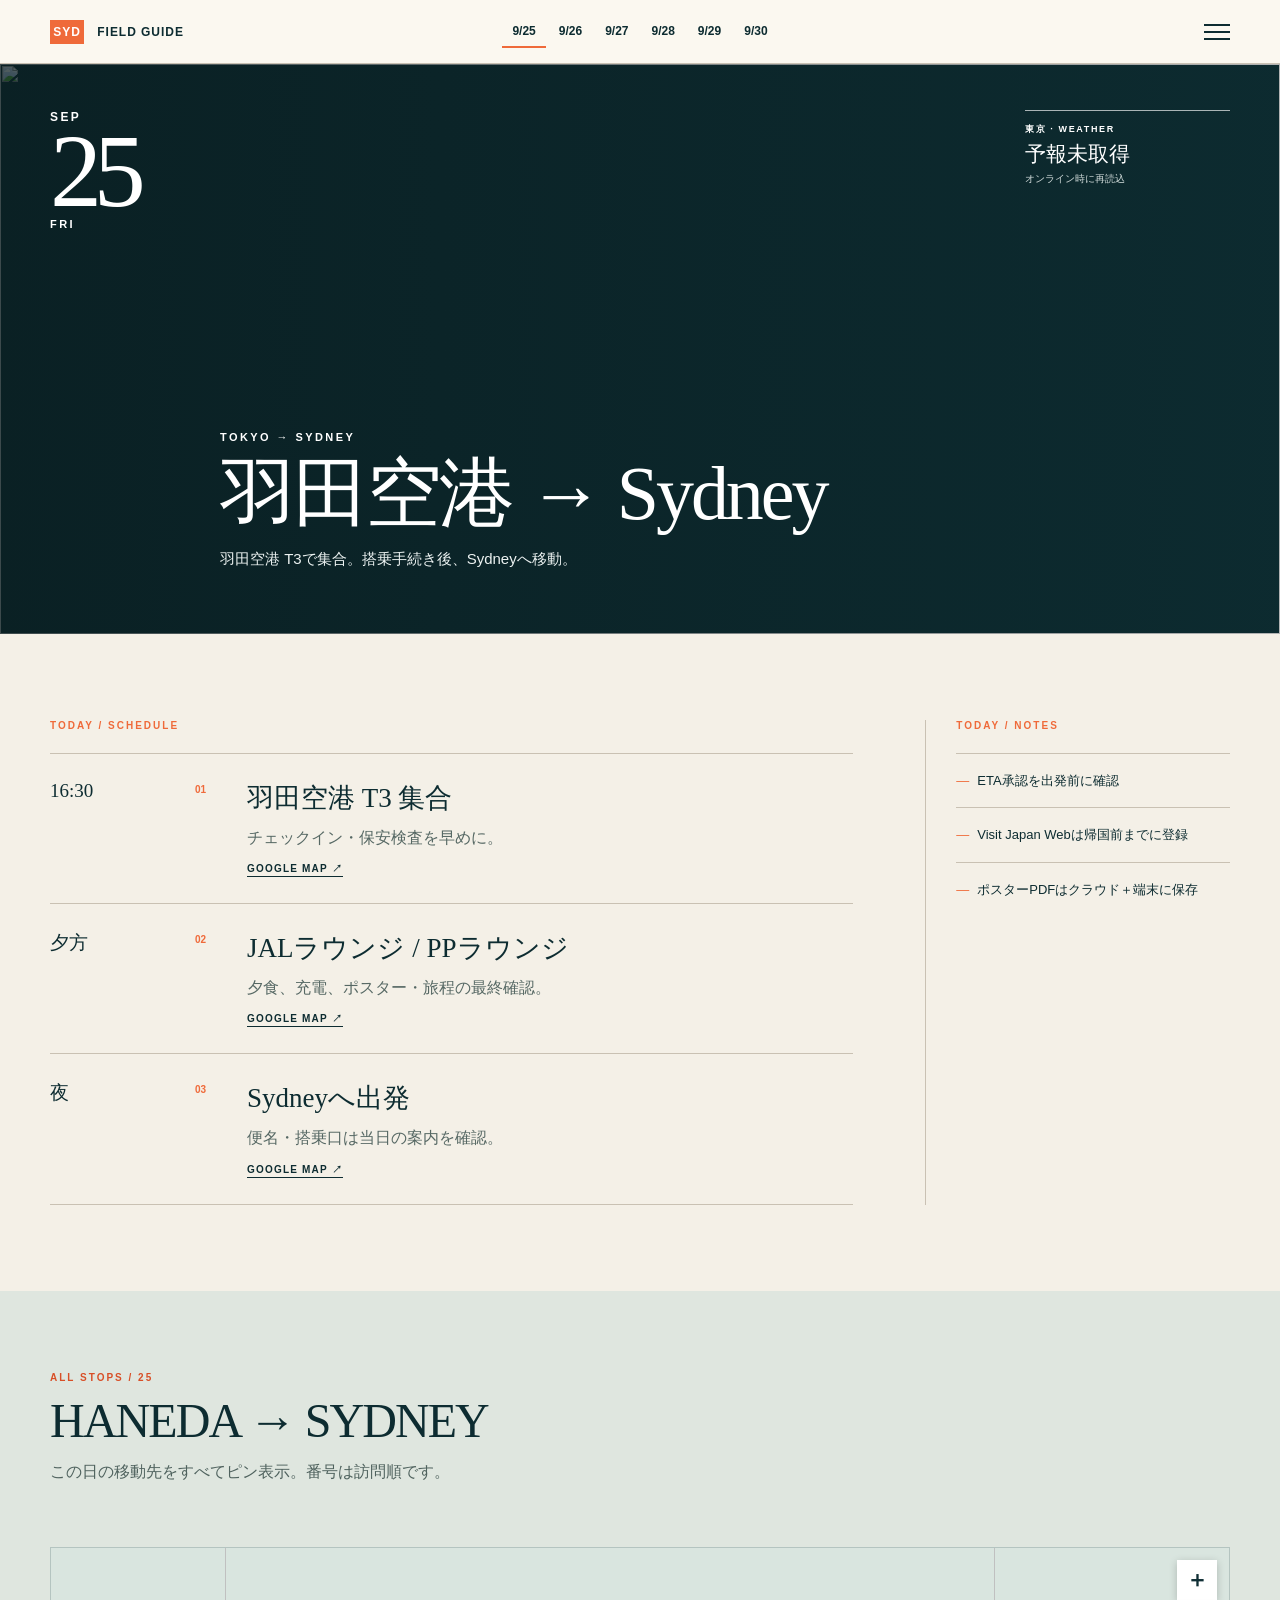
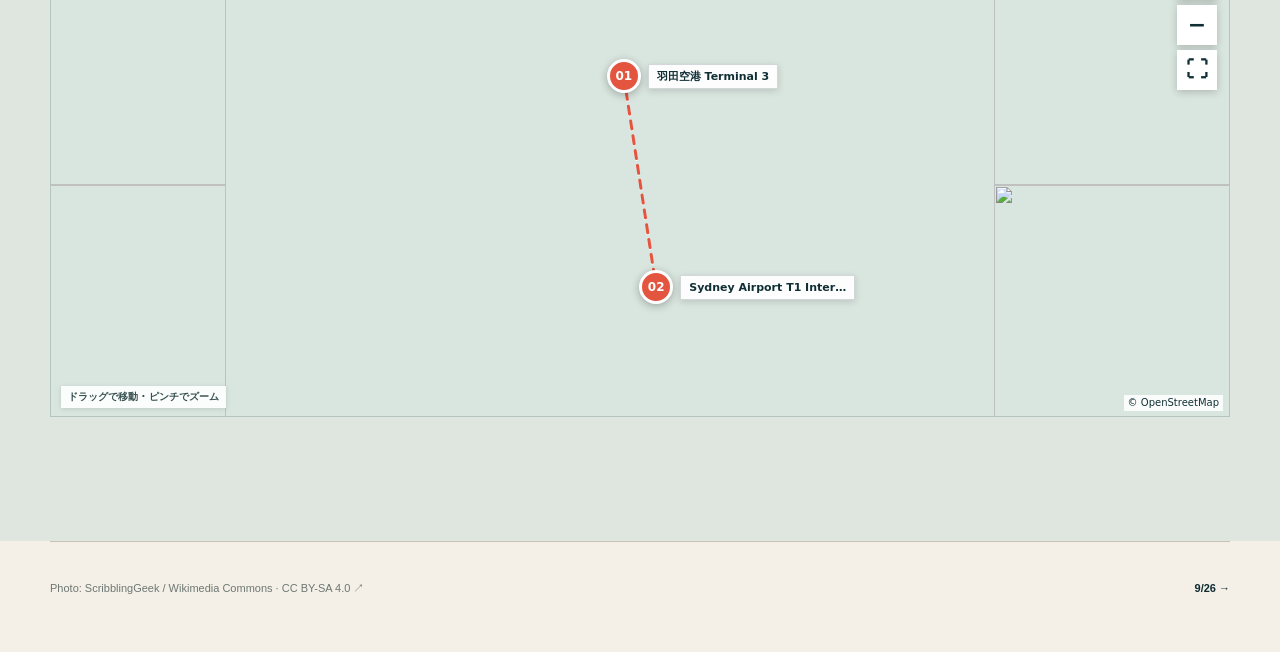
==== commit c4e8ca2a: "add cache func" ====
--- a/2026-09-25.html
+++ b/2026-09-25.html
@@ -1,7 +1,7 @@
 <!DOCTYPE html>
 
-<html lang="ja"><head><meta charset="utf-8"/><meta content="width=device-width,initial-scale=1,viewport-fit=cover" name="viewport"/><meta content="#102f35" name="theme-color"/><title>9/25 · Sydney 2026</title><link href="https://upload.wikimedia.org" rel="preconnect"/><link href="https://tile.openstreetmap.org" rel="preconnect"/><link href="assets/styles.css" rel="stylesheet"/><script defer="" src="assets/app.js"></script><script defer="" src="assets/pinmap.js"></script></head><body data-day="25"><header class="mast"><a class="mast__brand" href="index.html"><span>SYD</span> FIELD GUIDE</a><nav class="mast__days"><a class="is-active" href="2026-09-25.html">9/25</a><a class="" href="2026-09-26.html">9/26</a><a class="" href="2026-09-27.html">9/27</a><a class="" href="2026-09-28.html">9/28</a><a class="" href="2026-09-29.html">9/29</a><a class="" href="2026-09-30.html">9/30</a></nav><button aria-controls="site-menu" aria-expanded="false" aria-label="メニューを開く" class="mast__menu" data-menu-toggle="" type="button"><span></span><span></span><span></span></button></header><div class="drawer" hidden="" id="site-menu"><div aria-label="メニュー" aria-modal="true" class="drawer__panel" role="dialog"><button aria-label="メニューを閉じる" class="drawer__close" data-menu-close="" type="button">✕</button><a class="" href="index.html"><span>INDEX<small>トップへ戻る</small></span><i>→</i></a><span class="drawer__label">DAYS</span><a class="is-active" href="2026-09-25.html"><span>9/25<small>TOKYO → SYDNEY</small></span><i>→</i></a><a class="" href="2026-09-26.html"><span>9/26<small>BLUE MOUNTAINS</small></span><i>→</i></a><a class="" href="2026-09-27.html"><span>9/27<small>CITY + MANLY</small></span><i>→</i></a><a class="" href="2026-09-28.html"><span>9/28<small>INTERSPEECH 2026</small></span><i>→</i></a><a class="" href="2026-09-29.html"><span>9/29<small>SYDNEY ICONS</small></span><i>→</i></a><a class="" href="2026-09-30.html"><span>9/30<small>SYDNEY → TOKYO</small></span><i>→</i></a><span class="drawer__label">TOOLS</span><a href="https://docs.google.com/forms/d/e/1FAIpQLSeO3ZHM7XhFFpTsjCiCo8HhSdc8Eqjj0LkUxyBEu4n-cvH9MQ/viewform" rel="noopener" target="_blank"><span>割り勘フォーム<small>立替の記録・精算</small></span><i>↗</i></a><a download="" href="sydney-2026-itinerary.ics"><span>全日程 .ICS<small>Australia/Sydney</small></span><i>↓</i></a></div></div><main>
-<section class="day-hero"><img alt="" class="day-hero__image" fetchpriority="high" src="https://upload.wikimedia.org/wikipedia/commons/thumb/b/b9/Haneda-airport-terminal_3_departure.jpg/1280px-Haneda-airport-terminal_3_departure.jpg"/><div class="day-hero__shade"></div><div class="day-hero__date"><span>SEP</span><b>25</b><em>FRI</em></div><div class="day-hero__copy"><p>TOKYO → SYDNEY</p><h1>羽田空港 → Sydney</h1><div>羽田空港 T3で集合。搭乗手続き後、Sydneyへ移動。</div></div><div class="weather" data-date="2026-09-25" data-weather="tokyo"><span>東京 · WEATHER</span><strong>予報取得中…</strong><small>Open-Meteo</small></div></section>
+<html lang="ja"><head><meta charset="utf-8"/><meta content="width=device-width,initial-scale=1,viewport-fit=cover" name="viewport"/><meta content="#102f35" name="theme-color"/><title>9/25 · Sydney 2026</title><link href="https://upload.wikimedia.org" rel="preconnect"/><link href="https://tile.openstreetmap.org" rel="preconnect"/><link href="assets/styles.css" rel="stylesheet"/><script defer="" src="assets/app.js"></script><script defer="" src="assets/pinmap.js"></script><link href="manifest.webmanifest" rel="manifest"/><link href="assets/icon.svg" rel="icon" type="image/svg+xml"/><link href="assets/apple-touch-icon.png" rel="apple-touch-icon"/><meta content="yes" name="mobile-web-app-capable"/><meta content="Sydney 2026" name="apple-mobile-web-app-title"/><link href="https://api.open-meteo.com" rel="preconnect"/></head><body data-day="25"><header class="mast"><a class="mast__brand" href="index.html"><span>SYD</span> FIELD GUIDE</a><nav class="mast__days"><a class="is-active" href="2026-09-25.html">9/25</a><a class="" href="2026-09-26.html">9/26</a><a class="" href="2026-09-27.html">9/27</a><a class="" href="2026-09-28.html">9/28</a><a class="" href="2026-09-29.html">9/29</a><a class="" href="2026-09-30.html">9/30</a></nav><button aria-controls="site-menu" aria-expanded="false" aria-label="メニューを開く" class="mast__menu" data-menu-toggle="" type="button"><span></span><span></span><span></span></button></header><div class="drawer" hidden="" id="site-menu"><div aria-label="メニュー" aria-modal="true" class="drawer__panel" role="dialog"><button aria-label="メニューを閉じる" class="drawer__close" data-menu-close="" type="button">✕</button><a class="" href="index.html"><span>INDEX<small>トップへ戻る</small></span><i>→</i></a><span class="drawer__label">DAYS</span><a class="is-active" href="2026-09-25.html"><span>9/25<small>TOKYO → SYDNEY</small></span><i>→</i></a><a class="" href="2026-09-26.html"><span>9/26<small>BLUE MOUNTAINS</small></span><i>→</i></a><a class="" href="2026-09-27.html"><span>9/27<small>CITY + MANLY</small></span><i>→</i></a><a class="" href="2026-09-28.html"><span>9/28<small>INTERSPEECH 2026</small></span><i>→</i></a><a class="" href="2026-09-29.html"><span>9/29<small>SYDNEY ICONS</small></span><i>→</i></a><a class="" href="2026-09-30.html"><span>9/30<small>SYDNEY → TOKYO</small></span><i>→</i></a><span class="drawer__label">TOOLS</span><a href="https://docs.google.com/forms/d/e/1FAIpQLSeO3ZHM7XhFFpTsjCiCo8HhSdc8Eqjj0LkUxyBEu4n-cvH9MQ/viewform" rel="noopener" target="_blank"><span>割り勘フォーム<small>立替の記録・精算</small></span><i>↗</i></a><a download="" href="sydney-2026-itinerary.ics"><span>全日程 .ICS<small>Australia/Sydney</small></span><i>↓</i></a><button class="drawer__save drawer__save--clear" data-cache-clear="" type="button"><span>キャッシュを削除<small>最新版を取り直す</small></span><i>↻</i></button></div></div><main>
+<section class="day-hero"><img alt="" class="day-hero__image" fetchpriority="high" src="https://upload.wikimedia.org/wikipedia/commons/thumb/b/b9/Haneda-airport-terminal_3_departure.jpg/960px-Haneda-airport-terminal_3_departure.jpg"/><div class="day-hero__shade"></div><div class="day-hero__date"><span>SEP</span><b>25</b><em>FRI</em></div><div class="day-hero__copy"><p>TOKYO → SYDNEY</p><h1>羽田空港 → Sydney</h1><div>羽田空港 T3で集合。搭乗手続き後、Sydneyへ移動。</div></div><div class="weather" data-date="2026-09-25" data-weather="tokyo"><span>東京 · WEATHER</span><strong>予報取得中…</strong><small>Open-Meteo</small></div></section>
 <section class="spread wrap"><div class="spread__main"><div class="section-label">TODAY / SCHEDULE</div><div class="agenda"><article class="agenda__row"><div class="agenda__time">16:30</div><div class="agenda__copy"><span class="agenda__no">01</span><h3>羽田空港 T3 集合</h3><p>チェックイン・保安検査を早めに。</p><div class="agenda__links"><a class="inline-link" href="https://www.google.com/maps/search/?api=1&amp;query=Haneda%20Airport%20Terminal%203%20Tokyo" rel="noopener" target="_blank">GOOGLE MAP ↗</a></div></div></article><article class="agenda__row"><div class="agenda__time">夕方</div><div class="agenda__copy"><span class="agenda__no">02</span><h3>JALラウンジ / PPラウンジ</h3><p>夕食、充電、ポスター・旅程の最終確認。</p><div class="agenda__links"><a class="inline-link" href="https://www.google.com/maps/search/?api=1&amp;query=Haneda%20Airport%20Terminal%203%20Tokyo" rel="noopener" target="_blank">GOOGLE MAP ↗</a></div></div></article><article class="agenda__row"><div class="agenda__time">夜</div><div class="agenda__copy"><span class="agenda__no">03</span><h3>Sydneyへ出発</h3><p>便名・搭乗口は当日の案内を確認。</p><div class="agenda__links"><a class="inline-link" href="https://www.google.com/maps/search/?api=1&amp;query=Haneda%20Airport%20Terminal%203%20Tokyo" rel="noopener" target="_blank">GOOGLE MAP ↗</a></div></div></article></div></div><aside class="spread__side"><div class="section-label">TODAY / NOTES</div><ul class="editorial-list"><li>ETA承認を出発前に確認</li><li>Visit Japan Webは帰国前までに登録</li><li>ポスターPDFはクラウド＋端末に保存</li></ul></aside></section>
 <section class="map-spread pin-map-section"><div class="map-spread__head wrap"><div><span>ALL STOPS / 25</span><h2>HANEDA → SYDNEY</h2><p>この日の移動先をすべてピン表示。番号は訪問順です。</p></div></div><div class="wrap"><div aria-label="この日の訪問先マップ" class="pin-map" data-pin-map="" tabindex="0"><div aria-hidden="true" class="pin-map__tiles"></div><svg aria-hidden="true" class="pin-map__route"></svg><div class="pin-map__markers"></div><div class="pin-map__controls"><button aria-label="拡大" data-map-zoom-in="" type="button">＋</button><button aria-label="縮小" data-map-zoom-out="" type="button">−</button></div><div class="pin-map__attribution">© <a href="https://www.openstreetmap.org/copyright" rel="noopener" target="_blank">OpenStreetMap</a></div><script class="pin-map__data" type="application/json">[{"name":"羽田空港 Terminal 3","address":"Haneda Airport Terminal 3, Tokyo","lat":35.54389,"lon":139.76865},{"name":"Sydney Airport T1 International","address":"Sydney Airport International Terminal, NSW","lat":-33.9399,"lon":151.1753}]</script></div></div></section>
 <footer class="day-footer wrap"><p><a href="https://commons.wikimedia.org/wiki/File:Haneda-airport-terminal_3_departure.jpg" rel="noopener" target="_blank">Photo: ScribblingGeek / Wikimedia Commons · CC BY-SA 4.0 ↗</a></p><div class="pager"><span></span><a href="2026-09-26.html">9/26 →</a></div></footer>
--- a/assets/styles.css
+++ b/assets/styles.css
@@ -9,3 +9,7 @@
 
 /* v19: schedule-first Google Maps links + slower pinch/fullscreen maps */
 .agenda__links{display:flex;flex-wrap:wrap;gap:12px;align-items:center;margin-top:11px}.agenda__links .inline-link{margin-top:0}.inline-link--secondary{color:var(--muted);border-bottom-color:#aeb9b2}.pin-map__marker{pointer-events:none}.pin-map__hint{position:absolute;left:10px;bottom:8px;z-index:10;padding:5px 7px;background:rgba(255,255,255,.9);font:700 10px/1.2 system-ui,sans-serif;color:#35504f;box-shadow:0 1px 5px rgba(0,0,0,.12);pointer-events:none}.pin-map:fullscreen,.pin-map:-webkit-full-screen,.pin-map.is-fullscreen-fallback{width:100vw;height:100vh;max-width:none;border:0;background:#d9e5df}.pin-map.is-fullscreen-fallback{position:fixed;inset:0;z-index:9999}.is-map-fullscreen{overflow:hidden}.pin-map:fullscreen .pin-map__label,.pin-map:-webkit-full-screen .pin-map__label,.pin-map.is-fullscreen-fallback .pin-map__label{display:inline-block}.pin-map:fullscreen .pin-map__controls,.pin-map:-webkit-full-screen .pin-map__controls,.pin-map.is-fullscreen-fallback .pin-map__controls{top:max(12px,env(safe-area-inset-top));right:max(12px,env(safe-area-inset-right))}.pin-map:fullscreen .pin-map__hint,.pin-map:-webkit-full-screen .pin-map__hint,.pin-map.is-fullscreen-fallback .pin-map__hint{left:max(10px,env(safe-area-inset-left));bottom:max(8px,env(safe-area-inset-bottom))}
+
+/* v22: オフライン保存ボタン（ドロワー） */
+.drawer__save{display:grid;grid-template-columns:1fr auto;align-items:center;gap:14px;width:100%;padding:14px 0;border:0;border-bottom:1px solid var(--line);background:none;font-family:inherit;font-size:15px;font-weight:800;color:var(--deep);text-align:left;cursor:pointer}.drawer__save small{display:block;font-size:10px;font-weight:900;letter-spacing:.12em;color:var(--muted);margin-top:5px}.drawer__save i{font-style:normal;font-size:13px;color:var(--muted)}.drawer__save:hover{color:var(--orange)}.drawer__save.is-done,.drawer__save.is-done small,.drawer__save.is-done i{color:#2b6f52}
+.drawer__save--clear{color:var(--muted)}.drawer__save--clear:hover{color:#c0402a}
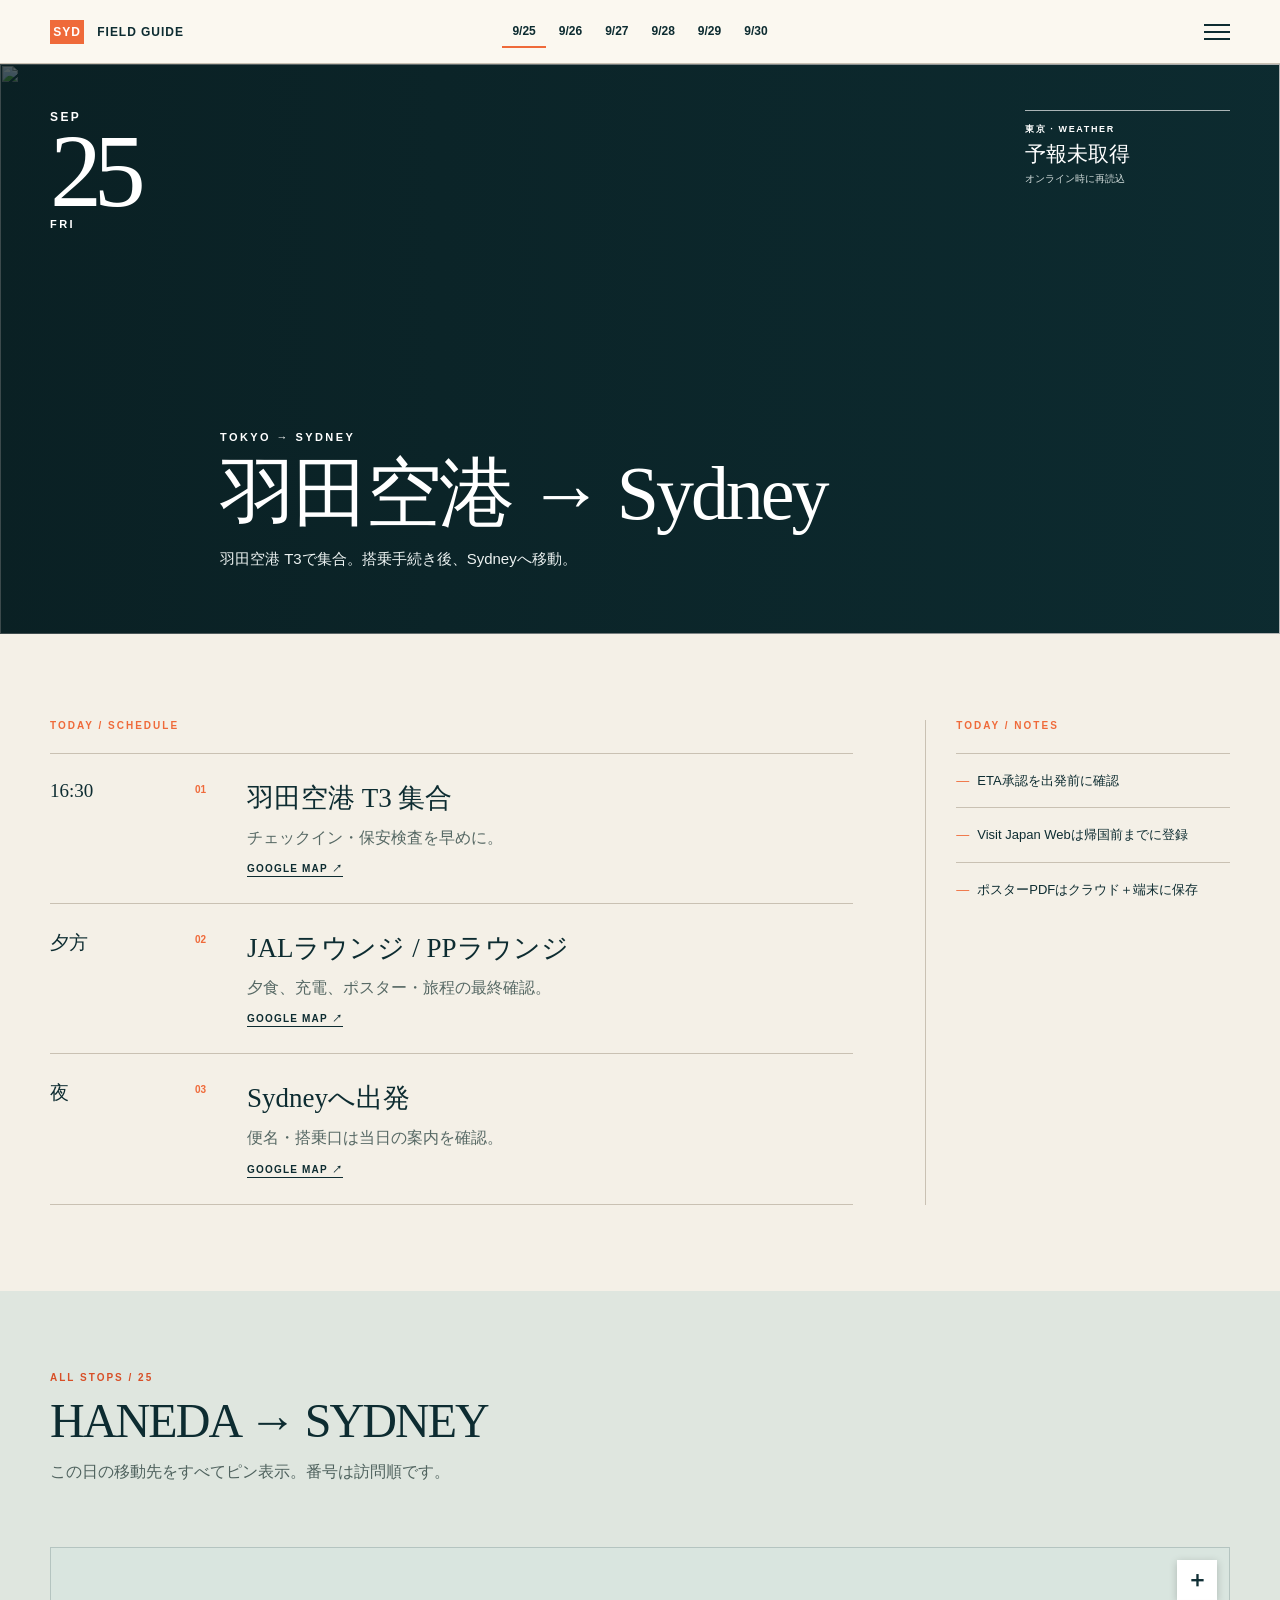
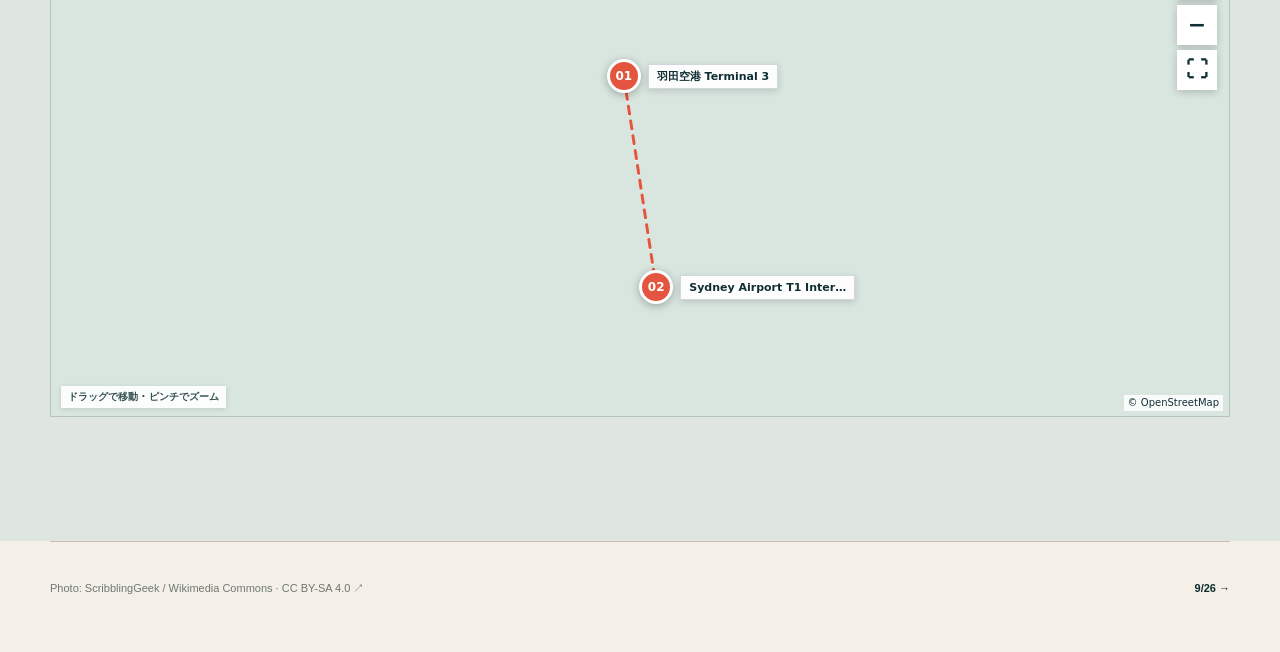
==== commit 75276ab4: "up" ====
--- a/2026-09-25.html
+++ b/2026-09-25.html
@@ -1,6 +1,6 @@
 <!DOCTYPE html>
 
-<html lang="ja"><head><meta charset="utf-8"/><meta content="width=device-width,initial-scale=1,viewport-fit=cover" name="viewport"/><meta content="#102f35" name="theme-color"/><title>9/25 · Sydney 2026</title><link href="https://upload.wikimedia.org" rel="preconnect"/><link href="https://tile.openstreetmap.org" rel="preconnect"/><link href="assets/styles.css" rel="stylesheet"/><script defer="" src="assets/app.js"></script><script defer="" src="assets/pinmap.js"></script><link href="manifest.webmanifest" rel="manifest"/><link href="assets/icon.svg" rel="icon" type="image/svg+xml"/><link href="assets/apple-touch-icon.png" rel="apple-touch-icon"/><meta content="yes" name="mobile-web-app-capable"/><meta content="Sydney 2026" name="apple-mobile-web-app-title"/><link href="https://api.open-meteo.com" rel="preconnect"/></head><body data-day="25"><header class="mast"><a class="mast__brand" href="index.html"><span>SYD</span> FIELD GUIDE</a><nav class="mast__days"><a class="is-active" href="2026-09-25.html">9/25</a><a class="" href="2026-09-26.html">9/26</a><a class="" href="2026-09-27.html">9/27</a><a class="" href="2026-09-28.html">9/28</a><a class="" href="2026-09-29.html">9/29</a><a class="" href="2026-09-30.html">9/30</a></nav><button aria-controls="site-menu" aria-expanded="false" aria-label="メニューを開く" class="mast__menu" data-menu-toggle="" type="button"><span></span><span></span><span></span></button></header><div class="drawer" hidden="" id="site-menu"><div aria-label="メニュー" aria-modal="true" class="drawer__panel" role="dialog"><button aria-label="メニューを閉じる" class="drawer__close" data-menu-close="" type="button">✕</button><a class="" href="index.html"><span>INDEX<small>トップへ戻る</small></span><i>→</i></a><span class="drawer__label">DAYS</span><a class="is-active" href="2026-09-25.html"><span>9/25<small>TOKYO → SYDNEY</small></span><i>→</i></a><a class="" href="2026-09-26.html"><span>9/26<small>BLUE MOUNTAINS</small></span><i>→</i></a><a class="" href="2026-09-27.html"><span>9/27<small>CITY + MANLY</small></span><i>→</i></a><a class="" href="2026-09-28.html"><span>9/28<small>INTERSPEECH 2026</small></span><i>→</i></a><a class="" href="2026-09-29.html"><span>9/29<small>SYDNEY ICONS</small></span><i>→</i></a><a class="" href="2026-09-30.html"><span>9/30<small>SYDNEY → TOKYO</small></span><i>→</i></a><span class="drawer__label">TOOLS</span><a href="https://docs.google.com/forms/d/e/1FAIpQLSeO3ZHM7XhFFpTsjCiCo8HhSdc8Eqjj0LkUxyBEu4n-cvH9MQ/viewform" rel="noopener" target="_blank"><span>割り勘フォーム<small>立替の記録・精算</small></span><i>↗</i></a><a download="" href="sydney-2026-itinerary.ics"><span>全日程 .ICS<small>Australia/Sydney</small></span><i>↓</i></a><button class="drawer__save drawer__save--clear" data-cache-clear="" type="button"><span>キャッシュを削除<small>最新版を取り直す</small></span><i>↻</i></button></div></div><main>
+<html lang="ja"><head><meta charset="utf-8"/><meta content="width=device-width,initial-scale=1,viewport-fit=cover" name="viewport"/><meta content="#102f35" name="theme-color"/><title>9/25 · Sydney 2026</title><link href="https://upload.wikimedia.org" rel="preconnect"/><link href="https://tile.openstreetmap.org" rel="preconnect"/><link href="assets/styles.css" rel="stylesheet"/><script defer="" src="assets/app.js"></script><script defer="" src="assets/pinmap.js"></script><link href="manifest.webmanifest" rel="manifest"/><link href="assets/icon.svg" rel="icon" type="image/svg+xml"/><link href="assets/apple-touch-icon.png" rel="apple-touch-icon"/><meta content="yes" name="mobile-web-app-capable"/><meta content="Sydney 2026" name="apple-mobile-web-app-title"/><link href="https://api.open-meteo.com" rel="preconnect"/></head><body data-day="25"><header class="mast"><a class="mast__brand" href="index.html"><span>SYD</span> FIELD GUIDE</a><nav class="mast__days"><a class="is-active" href="2026-09-25.html">9/25</a><a class="" href="2026-09-26.html">9/26</a><a class="" href="2026-09-27.html">9/27</a><a class="" href="2026-09-28.html">9/28</a><a class="" href="2026-09-29.html">9/29</a><a class="" href="2026-09-30.html">9/30</a></nav><button aria-controls="site-menu" aria-expanded="false" aria-label="メニューを開く" class="mast__menu" data-menu-toggle="" type="button"><span></span><span></span><span></span></button></header><div class="drawer" hidden="" id="site-menu"><div aria-label="メニュー" aria-modal="true" class="drawer__panel" role="dialog"><button aria-label="メニューを閉じる" class="drawer__close" data-menu-close="" type="button">✕</button><a class="" href="index.html"><span>INDEX<small>トップへ戻る</small></span><i>→</i></a><span class="drawer__label">DAYS</span><a class="is-active" href="2026-09-25.html"><span>9/25<small>TOKYO → SYDNEY</small></span><i>→</i></a><a class="" href="2026-09-26.html"><span>9/26<small>BLUE MOUNTAINS</small></span><i>→</i></a><a class="" href="2026-09-27.html"><span>9/27<small>CITY + MANLY</small></span><i>→</i></a><a class="" href="2026-09-28.html"><span>9/28<small>INTERSPEECH 2026</small></span><i>→</i></a><a class="" href="2026-09-29.html"><span>9/29<small>SYDNEY ICONS</small></span><i>→</i></a><a class="" href="2026-09-30.html"><span>9/30<small>SYDNEY → TOKYO</small></span><i>→</i></a><span class="drawer__label">TOOLS</span><a href="https://docs.google.com/forms/d/e/1FAIpQLSeO3ZHM7XhFFpTsjCiCo8HhSdc8Eqjj0LkUxyBEu4n-cvH9MQ/viewform" rel="noopener" target="_blank"><span>割り勘フォーム<small>立替の記録・精算</small></span><i>↗</i></a><a href="https://docs.google.com/spreadsheets/d/1zBdbilSw6up5oyqNW6EYrwCMaFDBjgrZafCD71lI1Zc/edit?gid=1643533620#gid=1643533620" rel="noopener" target="_blank"><span>出費管理シート<small>立替の集計・精算表</small></span><i>↗</i></a><a download="" href="sydney-2026-itinerary.ics"><span>全日程 .ICS<small>Australia/Sydney</small></span><i>↓</i></a><button class="drawer__save drawer__save--clear" data-cache-clear="" type="button"><span>キャッシュを削除<small>最新版を取り直す</small></span><i>↻</i></button></div></div><main>
 <section class="day-hero"><img alt="" class="day-hero__image" fetchpriority="high" src="https://upload.wikimedia.org/wikipedia/commons/thumb/b/b9/Haneda-airport-terminal_3_departure.jpg/960px-Haneda-airport-terminal_3_departure.jpg"/><div class="day-hero__shade"></div><div class="day-hero__date"><span>SEP</span><b>25</b><em>FRI</em></div><div class="day-hero__copy"><p>TOKYO → SYDNEY</p><h1>羽田空港 → Sydney</h1><div>羽田空港 T3で集合。搭乗手続き後、Sydneyへ移動。</div></div><div class="weather" data-date="2026-09-25" data-weather="tokyo"><span>東京 · WEATHER</span><strong>予報取得中…</strong><small>Open-Meteo</small></div></section>
 <section class="spread wrap"><div class="spread__main"><div class="section-label">TODAY / SCHEDULE</div><div class="agenda"><article class="agenda__row"><div class="agenda__time">16:30</div><div class="agenda__copy"><span class="agenda__no">01</span><h3>羽田空港 T3 集合</h3><p>チェックイン・保安検査を早めに。</p><div class="agenda__links"><a class="inline-link" href="https://www.google.com/maps/search/?api=1&amp;query=Haneda%20Airport%20Terminal%203%20Tokyo" rel="noopener" target="_blank">GOOGLE MAP ↗</a></div></div></article><article class="agenda__row"><div class="agenda__time">夕方</div><div class="agenda__copy"><span class="agenda__no">02</span><h3>JALラウンジ / PPラウンジ</h3><p>夕食、充電、ポスター・旅程の最終確認。</p><div class="agenda__links"><a class="inline-link" href="https://www.google.com/maps/search/?api=1&amp;query=Haneda%20Airport%20Terminal%203%20Tokyo" rel="noopener" target="_blank">GOOGLE MAP ↗</a></div></div></article><article class="agenda__row"><div class="agenda__time">夜</div><div class="agenda__copy"><span class="agenda__no">03</span><h3>Sydneyへ出発</h3><p>便名・搭乗口は当日の案内を確認。</p><div class="agenda__links"><a class="inline-link" href="https://www.google.com/maps/search/?api=1&amp;query=Haneda%20Airport%20Terminal%203%20Tokyo" rel="noopener" target="_blank">GOOGLE MAP ↗</a></div></div></article></div></div><aside class="spread__side"><div class="section-label">TODAY / NOTES</div><ul class="editorial-list"><li>ETA承認を出発前に確認</li><li>Visit Japan Webは帰国前までに登録</li><li>ポスターPDFはクラウド＋端末に保存</li></ul></aside></section>
 <section class="map-spread pin-map-section"><div class="map-spread__head wrap"><div><span>ALL STOPS / 25</span><h2>HANEDA → SYDNEY</h2><p>この日の移動先をすべてピン表示。番号は訪問順です。</p></div></div><div class="wrap"><div aria-label="この日の訪問先マップ" class="pin-map" data-pin-map="" tabindex="0"><div aria-hidden="true" class="pin-map__tiles"></div><svg aria-hidden="true" class="pin-map__route"></svg><div class="pin-map__markers"></div><div class="pin-map__controls"><button aria-label="拡大" data-map-zoom-in="" type="button">＋</button><button aria-label="縮小" data-map-zoom-out="" type="button">−</button></div><div class="pin-map__attribution">© <a href="https://www.openstreetmap.org/copyright" rel="noopener" target="_blank">OpenStreetMap</a></div><script class="pin-map__data" type="application/json">[{"name":"羽田空港 Terminal 3","address":"Haneda Airport Terminal 3, Tokyo","lat":35.54389,"lon":139.76865},{"name":"Sydney Airport T1 International","address":"Sydney Airport International Terminal, NSW","lat":-33.9399,"lon":151.1753}]</script></div></div></section>
--- a/assets/styles.css
+++ b/assets/styles.css
@@ -13,3 +13,6 @@
 /* v22: オフライン保存ボタン（ドロワー） */
 .drawer__save{display:grid;grid-template-columns:1fr auto;align-items:center;gap:14px;width:100%;padding:14px 0;border:0;border-bottom:1px solid var(--line);background:none;font-family:inherit;font-size:15px;font-weight:800;color:var(--deep);text-align:left;cursor:pointer}.drawer__save small{display:block;font-size:10px;font-weight:900;letter-spacing:.12em;color:var(--muted);margin-top:5px}.drawer__save i{font-style:normal;font-size:13px;color:var(--muted)}.drawer__save:hover{color:var(--orange)}.drawer__save.is-done,.drawer__save.is-done small,.drawer__save.is-done i{color:#2b6f52}
 .drawer__save--clear{color:var(--muted)}.drawer__save--clear:hover{color:#c0402a}
+
+/* v25: 予約カード（Bounce 荷物預け QR / PIN） */
+.booking{padding:0 0 46px}.booking__head span{font-size:10px;font-weight:900;letter-spacing:.2em;color:var(--orange)}.booking__head h2{font-family:Georgia,"Yu Mincho",serif;font-weight:500;font-size:clamp(30px,4vw,44px);line-height:1.05;letter-spacing:-.03em;margin:8px 0 22px}.booking__body{display:grid;grid-template-columns:287px 1fr;gap:34px;align-items:start;background:var(--cream);border:1px solid var(--line);padding:26px}.booking__qr{margin:0}.booking__qr img{width:100%;height:auto;background:#fff;border:1px solid var(--line);padding:10px}.booking__qr figcaption{margin-top:9px;font-size:10px;font-weight:900;letter-spacing:.12em;color:var(--muted);line-height:1.6}.booking__meta{margin:0;display:grid;gap:1px;background:var(--line);border:1px solid var(--line)}.booking__meta>div{display:grid;grid-template-columns:96px 1fr;gap:14px;padding:14px 16px;background:var(--cream)}.booking__meta dt{font-size:10px;font-weight:900;letter-spacing:.16em;color:var(--muted);padding-top:3px}.booking__meta dd{margin:0;font-size:14px;line-height:1.7}.booking__pin{font-family:Georgia,serif;font-size:32px;font-weight:700;letter-spacing:.14em;color:var(--orange);line-height:1}.booking__meta .inline-link{margin-top:0;margin-right:14px;display:inline-block}@media(max-width:720px){.booking__body{grid-template-columns:1fr;gap:24px;padding:18px}.booking__qr img{max-width:260px}.booking__meta>div{grid-template-columns:1fr;gap:6px}.booking__meta dt{padding-top:0}}
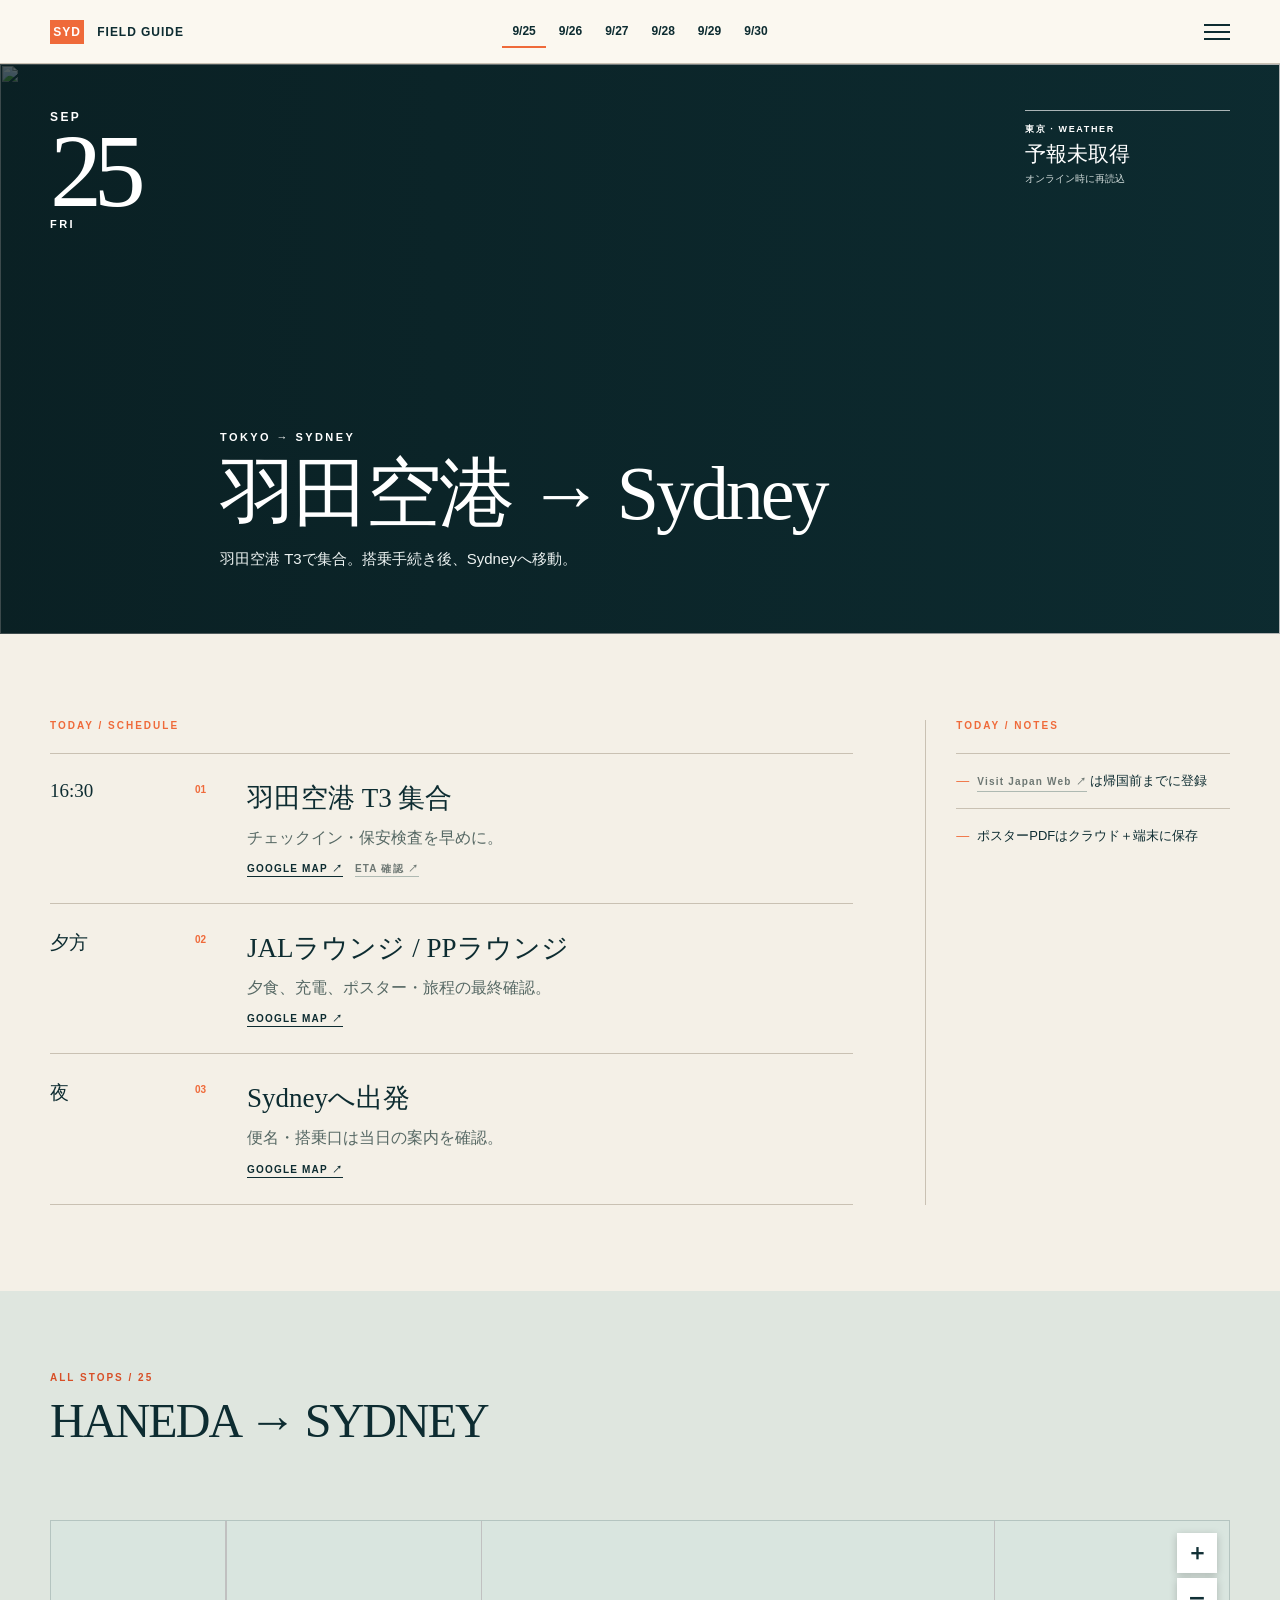
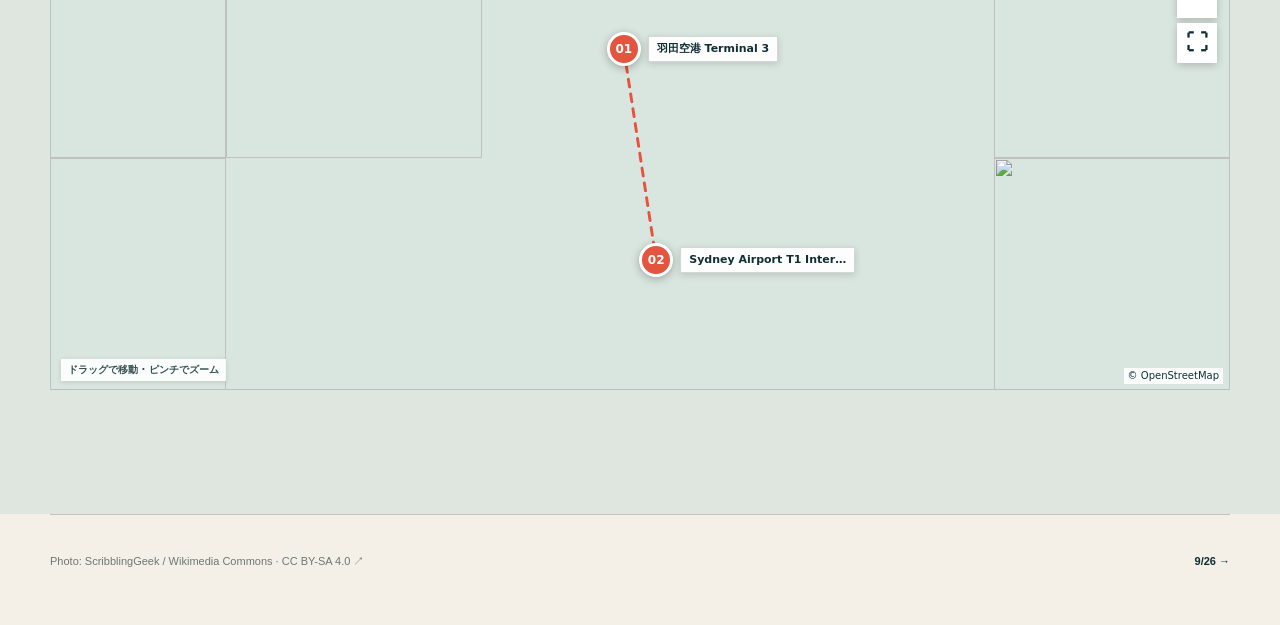
==== commit ac7c1eae: "up" ====
--- a/2026-09-25.html
+++ b/2026-09-25.html
@@ -2,7 +2,7 @@
 
 <html lang="ja"><head><meta charset="utf-8"/><meta content="width=device-width,initial-scale=1,viewport-fit=cover" name="viewport"/><meta content="#102f35" name="theme-color"/><title>9/25 · Sydney 2026</title><link href="https://upload.wikimedia.org" rel="preconnect"/><link href="https://tile.openstreetmap.org" rel="preconnect"/><link href="assets/styles.css" rel="stylesheet"/><script defer="" src="assets/app.js"></script><script defer="" src="assets/pinmap.js"></script><link href="manifest.webmanifest" rel="manifest"/><link href="assets/icon.svg" rel="icon" type="image/svg+xml"/><link href="assets/apple-touch-icon.png" rel="apple-touch-icon"/><meta content="yes" name="mobile-web-app-capable"/><meta content="Sydney 2026" name="apple-mobile-web-app-title"/><link href="https://api.open-meteo.com" rel="preconnect"/></head><body data-day="25"><header class="mast"><a class="mast__brand" href="index.html"><span>SYD</span> FIELD GUIDE</a><nav class="mast__days"><a class="is-active" href="2026-09-25.html">9/25</a><a class="" href="2026-09-26.html">9/26</a><a class="" href="2026-09-27.html">9/27</a><a class="" href="2026-09-28.html">9/28</a><a class="" href="2026-09-29.html">9/29</a><a class="" href="2026-09-30.html">9/30</a></nav><button aria-controls="site-menu" aria-expanded="false" aria-label="メニューを開く" class="mast__menu" data-menu-toggle="" type="button"><span></span><span></span><span></span></button></header><div class="drawer" hidden="" id="site-menu"><div aria-label="メニュー" aria-modal="true" class="drawer__panel" role="dialog"><button aria-label="メニューを閉じる" class="drawer__close" data-menu-close="" type="button">✕</button><a class="" href="index.html"><span>INDEX<small>トップへ戻る</small></span><i>→</i></a><span class="drawer__label">DAYS</span><a class="is-active" href="2026-09-25.html"><span>9/25<small>TOKYO → SYDNEY</small></span><i>→</i></a><a class="" href="2026-09-26.html"><span>9/26<small>BLUE MOUNTAINS</small></span><i>→</i></a><a class="" href="2026-09-27.html"><span>9/27<small>CITY + MANLY</small></span><i>→</i></a><a class="" href="2026-09-28.html"><span>9/28<small>INTERSPEECH 2026</small></span><i>→</i></a><a class="" href="2026-09-29.html"><span>9/29<small>SYDNEY ICONS</small></span><i>→</i></a><a class="" href="2026-09-30.html"><span>9/30<small>SYDNEY → TOKYO</small></span><i>→</i></a><span class="drawer__label">TOOLS</span><a href="https://docs.google.com/forms/d/e/1FAIpQLSeO3ZHM7XhFFpTsjCiCo8HhSdc8Eqjj0LkUxyBEu4n-cvH9MQ/viewform" rel="noopener" target="_blank"><span>割り勘フォーム<small>立替の記録・精算</small></span><i>↗</i></a><a href="https://docs.google.com/spreadsheets/d/1zBdbilSw6up5oyqNW6EYrwCMaFDBjgrZafCD71lI1Zc/edit?gid=1643533620#gid=1643533620" rel="noopener" target="_blank"><span>出費管理シート<small>立替の集計・精算表</small></span><i>↗</i></a><a download="" href="sydney-2026-itinerary.ics"><span>全日程 .ICS<small>Australia/Sydney</small></span><i>↓</i></a><button class="drawer__save drawer__save--clear" data-cache-clear="" type="button"><span>キャッシュを削除<small>最新版を取り直す</small></span><i>↻</i></button></div></div><main>
 <section class="day-hero"><img alt="" class="day-hero__image" fetchpriority="high" src="https://upload.wikimedia.org/wikipedia/commons/thumb/b/b9/Haneda-airport-terminal_3_departure.jpg/960px-Haneda-airport-terminal_3_departure.jpg"/><div class="day-hero__shade"></div><div class="day-hero__date"><span>SEP</span><b>25</b><em>FRI</em></div><div class="day-hero__copy"><p>TOKYO → SYDNEY</p><h1>羽田空港 → Sydney</h1><div>羽田空港 T3で集合。搭乗手続き後、Sydneyへ移動。</div></div><div class="weather" data-date="2026-09-25" data-weather="tokyo"><span>東京 · WEATHER</span><strong>予報取得中…</strong><small>Open-Meteo</small></div></section>
-<section class="spread wrap"><div class="spread__main"><div class="section-label">TODAY / SCHEDULE</div><div class="agenda"><article class="agenda__row"><div class="agenda__time">16:30</div><div class="agenda__copy"><span class="agenda__no">01</span><h3>羽田空港 T3 集合</h3><p>チェックイン・保安検査を早めに。</p><div class="agenda__links"><a class="inline-link" href="https://www.google.com/maps/search/?api=1&amp;query=Haneda%20Airport%20Terminal%203%20Tokyo" rel="noopener" target="_blank">GOOGLE MAP ↗</a></div></div></article><article class="agenda__row"><div class="agenda__time">夕方</div><div class="agenda__copy"><span class="agenda__no">02</span><h3>JALラウンジ / PPラウンジ</h3><p>夕食、充電、ポスター・旅程の最終確認。</p><div class="agenda__links"><a class="inline-link" href="https://www.google.com/maps/search/?api=1&amp;query=Haneda%20Airport%20Terminal%203%20Tokyo" rel="noopener" target="_blank">GOOGLE MAP ↗</a></div></div></article><article class="agenda__row"><div class="agenda__time">夜</div><div class="agenda__copy"><span class="agenda__no">03</span><h3>Sydneyへ出発</h3><p>便名・搭乗口は当日の案内を確認。</p><div class="agenda__links"><a class="inline-link" href="https://www.google.com/maps/search/?api=1&amp;query=Haneda%20Airport%20Terminal%203%20Tokyo" rel="noopener" target="_blank">GOOGLE MAP ↗</a></div></div></article></div></div><aside class="spread__side"><div class="section-label">TODAY / NOTES</div><ul class="editorial-list"><li>ETA承認を出発前に確認</li><li>Visit Japan Webは帰国前までに登録</li><li>ポスターPDFはクラウド＋端末に保存</li></ul></aside></section>
-<section class="map-spread pin-map-section"><div class="map-spread__head wrap"><div><span>ALL STOPS / 25</span><h2>HANEDA → SYDNEY</h2><p>この日の移動先をすべてピン表示。番号は訪問順です。</p></div></div><div class="wrap"><div aria-label="この日の訪問先マップ" class="pin-map" data-pin-map="" tabindex="0"><div aria-hidden="true" class="pin-map__tiles"></div><svg aria-hidden="true" class="pin-map__route"></svg><div class="pin-map__markers"></div><div class="pin-map__controls"><button aria-label="拡大" data-map-zoom-in="" type="button">＋</button><button aria-label="縮小" data-map-zoom-out="" type="button">−</button></div><div class="pin-map__attribution">© <a href="https://www.openstreetmap.org/copyright" rel="noopener" target="_blank">OpenStreetMap</a></div><script class="pin-map__data" type="application/json">[{"name":"羽田空港 Terminal 3","address":"Haneda Airport Terminal 3, Tokyo","lat":35.54389,"lon":139.76865},{"name":"Sydney Airport T1 International","address":"Sydney Airport International Terminal, NSW","lat":-33.9399,"lon":151.1753}]</script></div></div></section>
+<section class="spread wrap"><div class="spread__main"><div class="section-label">TODAY / SCHEDULE</div><div class="agenda"><article class="agenda__row"><div class="agenda__time">16:30</div><div class="agenda__copy"><span class="agenda__no">01</span><h3>羽田空港 T3 集合</h3><p>チェックイン・保安検査を早めに。</p><div class="agenda__links"><a class="inline-link" href="https://www.google.com/maps/search/?api=1&amp;query=Haneda%20Airport%20Terminal%203%20Tokyo" rel="noopener" target="_blank">GOOGLE MAP ↗</a><a class="inline-link inline-link--secondary" href="https://holidays.arc3.co.jp/aus-etas/" rel="noopener" target="_blank">ETA 確認 ↗</a></div></div></article><article class="agenda__row"><div class="agenda__time">夕方</div><div class="agenda__copy"><span class="agenda__no">02</span><h3>JALラウンジ / PPラウンジ</h3><p>夕食、充電、ポスター・旅程の最終確認。</p><div class="agenda__links"><a class="inline-link" href="https://www.google.com/maps/search/?api=1&amp;query=Haneda%20Airport%20Terminal%203%20Tokyo" rel="noopener" target="_blank">GOOGLE MAP ↗</a></div></div></article><article class="agenda__row"><div class="agenda__time">夜</div><div class="agenda__copy"><span class="agenda__no">03</span><h3>Sydneyへ出発</h3><p>便名・搭乗口は当日の案内を確認。</p><div class="agenda__links"><a class="inline-link" href="https://www.google.com/maps/search/?api=1&amp;query=Haneda%20Airport%20Terminal%203%20Tokyo" rel="noopener" target="_blank">GOOGLE MAP ↗</a></div></div></article></div></div><aside class="spread__side"><div class="section-label">TODAY / NOTES</div><ul class="editorial-list"><li><a class="inline-link inline-link--secondary" href="https://services.digital.go.jp/visit-japan-web/" rel="noopener" target="_blank">Visit Japan Web ↗</a> は帰国前までに登録</li><li>ポスターPDFはクラウド＋端末に保存</li></ul></aside></section>
+<section class="map-spread pin-map-section"><div class="map-spread__head wrap"><div><span>ALL STOPS / 25</span><h2>HANEDA → SYDNEY</h2></div></div><div class="wrap"><div aria-label="この日の訪問先マップ" class="pin-map" data-pin-map="" tabindex="0"><div aria-hidden="true" class="pin-map__tiles"></div><svg aria-hidden="true" class="pin-map__route"></svg><div class="pin-map__markers"></div><div class="pin-map__controls"><button aria-label="拡大" data-map-zoom-in="" type="button">＋</button><button aria-label="縮小" data-map-zoom-out="" type="button">−</button></div><div class="pin-map__attribution">© <a href="https://www.openstreetmap.org/copyright" rel="noopener" target="_blank">OpenStreetMap</a></div><script class="pin-map__data" type="application/json">[{"name":"羽田空港 Terminal 3","address":"Haneda Airport Terminal 3, Tokyo","lat":35.54389,"lon":139.76865},{"name":"Sydney Airport T1 International","address":"Sydney Airport International Terminal, NSW","lat":-33.9399,"lon":151.1753}]</script></div></div></section>
 <footer class="day-footer wrap"><p><a href="https://commons.wikimedia.org/wiki/File:Haneda-airport-terminal_3_departure.jpg" rel="noopener" target="_blank">Photo: ScribblingGeek / Wikimedia Commons · CC BY-SA 4.0 ↗</a></p><div class="pager"><span></span><a href="2026-09-26.html">9/26 →</a></div></footer>
 </main></body></html>
--- a/assets/styles.css
+++ b/assets/styles.css
@@ -16,3 +16,6 @@
 
 /* v25: 予約カード（Bounce 荷物預け QR / PIN） */
 .booking{padding:0 0 46px}.booking__head span{font-size:10px;font-weight:900;letter-spacing:.2em;color:var(--orange)}.booking__head h2{font-family:Georgia,"Yu Mincho",serif;font-weight:500;font-size:clamp(30px,4vw,44px);line-height:1.05;letter-spacing:-.03em;margin:8px 0 22px}.booking__body{display:grid;grid-template-columns:287px 1fr;gap:34px;align-items:start;background:var(--cream);border:1px solid var(--line);padding:26px}.booking__qr{margin:0}.booking__qr img{width:100%;height:auto;background:#fff;border:1px solid var(--line);padding:10px}.booking__qr figcaption{margin-top:9px;font-size:10px;font-weight:900;letter-spacing:.12em;color:var(--muted);line-height:1.6}.booking__meta{margin:0;display:grid;gap:1px;background:var(--line);border:1px solid var(--line)}.booking__meta>div{display:grid;grid-template-columns:96px 1fr;gap:14px;padding:14px 16px;background:var(--cream)}.booking__meta dt{font-size:10px;font-weight:900;letter-spacing:.16em;color:var(--muted);padding-top:3px}.booking__meta dd{margin:0;font-size:14px;line-height:1.7}.booking__pin{font-family:Georgia,serif;font-size:32px;font-weight:700;letter-spacing:.14em;color:var(--orange);line-height:1}.booking__meta .inline-link{margin-top:0;margin-right:14px;display:inline-block}@media(max-width:720px){.booking__body{grid-template-columns:1fr;gap:24px;padding:18px}.booking__qr img{max-width:260px}.booking__meta>div{grid-template-columns:1fr;gap:6px}.booking__meta dt{padding-top:0}}
+
+/* v27: NOTES 内のインラインリンク */
+.editorial-list .inline-link{margin-top:0}
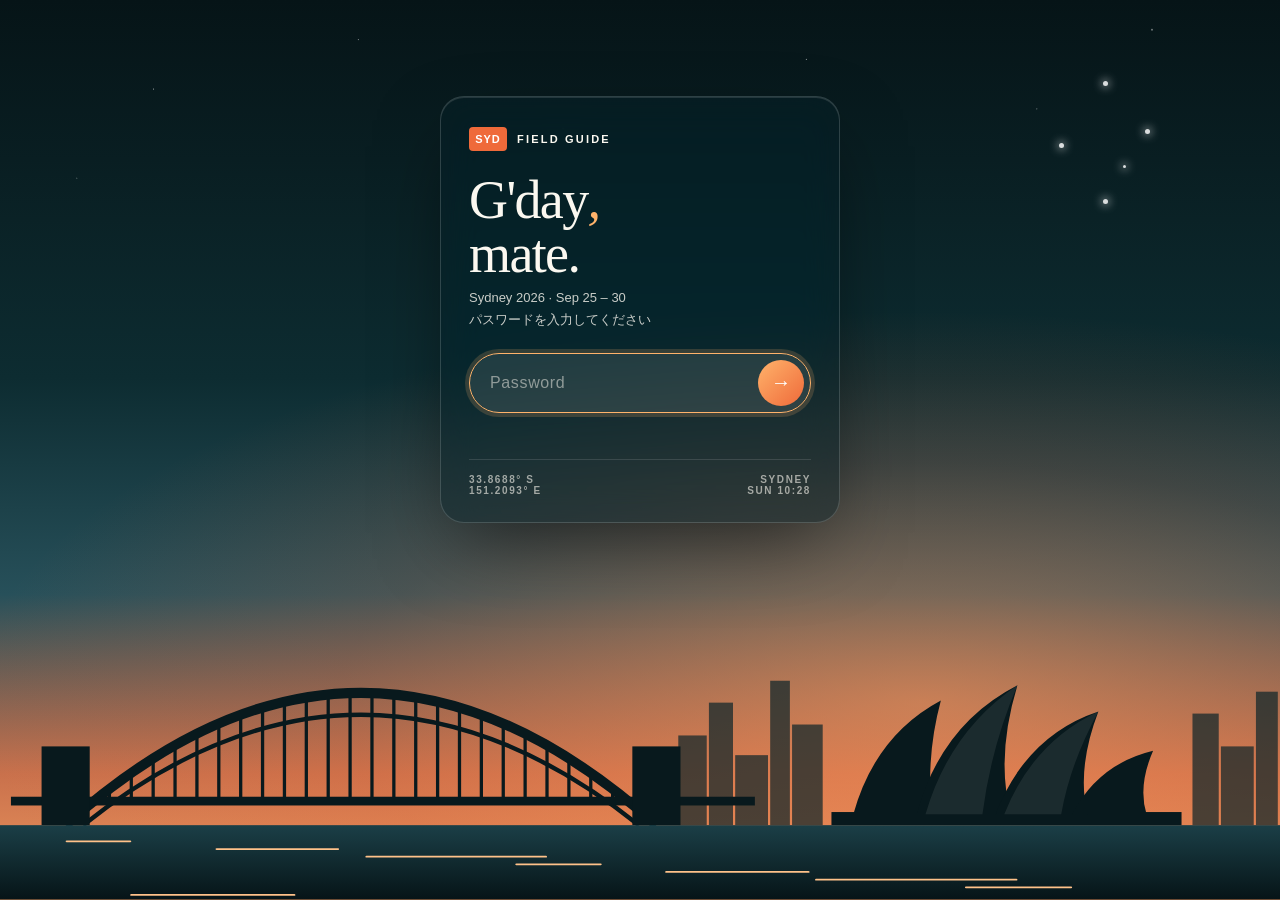
==== commit feea0562: "Add Airbnb link, stay Wi-Fi card and site-wide password gate Co-Authored-By: Claude Opus 5.5 (1M con" ====
--- a/2026-09-25.html
+++ b/2026-09-25.html
@@ -1,6 +1,6 @@
 <!DOCTYPE html>
 
-<html lang="ja"><head><meta charset="utf-8"/><meta content="width=device-width,initial-scale=1,viewport-fit=cover" name="viewport"/><meta content="#102f35" name="theme-color"/><title>9/25 · Sydney 2026</title><link href="https://upload.wikimedia.org" rel="preconnect"/><link href="https://tile.openstreetmap.org" rel="preconnect"/><link href="assets/styles.css" rel="stylesheet"/><script defer="" src="assets/app.js"></script><script defer="" src="assets/pinmap.js"></script><link href="manifest.webmanifest" rel="manifest"/><link href="assets/icon.svg" rel="icon" type="image/svg+xml"/><link href="assets/apple-touch-icon.png" rel="apple-touch-icon"/><meta content="yes" name="mobile-web-app-capable"/><meta content="Sydney 2026" name="apple-mobile-web-app-title"/><link href="https://api.open-meteo.com" rel="preconnect"/></head><body data-day="25"><header class="mast"><a class="mast__brand" href="index.html"><span>SYD</span> FIELD GUIDE</a><nav class="mast__days"><a class="is-active" href="2026-09-25.html">9/25</a><a class="" href="2026-09-26.html">9/26</a><a class="" href="2026-09-27.html">9/27</a><a class="" href="2026-09-28.html">9/28</a><a class="" href="2026-09-29.html">9/29</a><a class="" href="2026-09-30.html">9/30</a></nav><button aria-controls="site-menu" aria-expanded="false" aria-label="メニューを開く" class="mast__menu" data-menu-toggle="" type="button"><span></span><span></span><span></span></button></header><div class="drawer" hidden="" id="site-menu"><div aria-label="メニュー" aria-modal="true" class="drawer__panel" role="dialog"><button aria-label="メニューを閉じる" class="drawer__close" data-menu-close="" type="button">✕</button><a class="" href="index.html"><span>INDEX<small>トップへ戻る</small></span><i>→</i></a><span class="drawer__label">DAYS</span><a class="is-active" href="2026-09-25.html"><span>9/25<small>TOKYO → SYDNEY</small></span><i>→</i></a><a class="" href="2026-09-26.html"><span>9/26<small>BLUE MOUNTAINS</small></span><i>→</i></a><a class="" href="2026-09-27.html"><span>9/27<small>CITY + MANLY</small></span><i>→</i></a><a class="" href="2026-09-28.html"><span>9/28<small>INTERSPEECH 2026</small></span><i>→</i></a><a class="" href="2026-09-29.html"><span>9/29<small>SYDNEY ICONS</small></span><i>→</i></a><a class="" href="2026-09-30.html"><span>9/30<small>SYDNEY → TOKYO</small></span><i>→</i></a><span class="drawer__label">TOOLS</span><a href="https://docs.google.com/forms/d/e/1FAIpQLSeO3ZHM7XhFFpTsjCiCo8HhSdc8Eqjj0LkUxyBEu4n-cvH9MQ/viewform" rel="noopener" target="_blank"><span>割り勘フォーム<small>立替の記録・精算</small></span><i>↗</i></a><a href="https://docs.google.com/spreadsheets/d/1zBdbilSw6up5oyqNW6EYrwCMaFDBjgrZafCD71lI1Zc/edit?gid=1643533620#gid=1643533620" rel="noopener" target="_blank"><span>出費管理シート<small>立替の集計・精算表</small></span><i>↗</i></a><a download="" href="sydney-2026-itinerary.ics"><span>全日程 .ICS<small>Australia/Sydney</small></span><i>↓</i></a><button class="drawer__save drawer__save--clear" data-cache-clear="" type="button"><span>キャッシュを削除<small>最新版を取り直す</small></span><i>↻</i></button></div></div><main>
+<html lang="ja"><head><meta charset="utf-8"/><script src="assets/gate.js"></script><meta content="width=device-width,initial-scale=1,viewport-fit=cover" name="viewport"/><meta content="#102f35" name="theme-color"/><title>9/25 · Sydney 2026</title><link href="https://upload.wikimedia.org" rel="preconnect"/><link href="https://tile.openstreetmap.org" rel="preconnect"/><link href="assets/styles.css" rel="stylesheet"/><script defer="" src="assets/app.js"></script><script defer="" src="assets/pinmap.js"></script><link href="manifest.webmanifest" rel="manifest"/><link href="assets/icon.svg" rel="icon" type="image/svg+xml"/><link href="assets/apple-touch-icon.png" rel="apple-touch-icon"/><meta content="yes" name="mobile-web-app-capable"/><meta content="Sydney 2026" name="apple-mobile-web-app-title"/><link href="https://api.open-meteo.com" rel="preconnect"/></head><body data-day="25"><header class="mast"><a class="mast__brand" href="index.html"><span>SYD</span> FIELD GUIDE</a><nav class="mast__days"><a class="is-active" href="2026-09-25.html">9/25</a><a class="" href="2026-09-26.html">9/26</a><a class="" href="2026-09-27.html">9/27</a><a class="" href="2026-09-28.html">9/28</a><a class="" href="2026-09-29.html">9/29</a><a class="" href="2026-09-30.html">9/30</a></nav><button aria-controls="site-menu" aria-expanded="false" aria-label="メニューを開く" class="mast__menu" data-menu-toggle="" type="button"><span></span><span></span><span></span></button></header><div class="drawer" hidden="" id="site-menu"><div aria-label="メニュー" aria-modal="true" class="drawer__panel" role="dialog"><button aria-label="メニューを閉じる" class="drawer__close" data-menu-close="" type="button">✕</button><a class="" href="index.html"><span>INDEX<small>トップへ戻る</small></span><i>→</i></a><span class="drawer__label">DAYS</span><a class="is-active" href="2026-09-25.html"><span>9/25<small>TOKYO → SYDNEY</small></span><i>→</i></a><a class="" href="2026-09-26.html"><span>9/26<small>BLUE MOUNTAINS</small></span><i>→</i></a><a class="" href="2026-09-27.html"><span>9/27<small>CITY + MANLY</small></span><i>→</i></a><a class="" href="2026-09-28.html"><span>9/28<small>INTERSPEECH 2026</small></span><i>→</i></a><a class="" href="2026-09-29.html"><span>9/29<small>SYDNEY ICONS</small></span><i>→</i></a><a class="" href="2026-09-30.html"><span>9/30<small>SYDNEY → TOKYO</small></span><i>→</i></a><span class="drawer__label">TOOLS</span><a href="https://docs.google.com/forms/d/e/1FAIpQLSeO3ZHM7XhFFpTsjCiCo8HhSdc8Eqjj0LkUxyBEu4n-cvH9MQ/viewform" rel="noopener" target="_blank"><span>割り勘フォーム<small>立替の記録・精算</small></span><i>↗</i></a><a href="https://docs.google.com/spreadsheets/d/1zBdbilSw6up5oyqNW6EYrwCMaFDBjgrZafCD71lI1Zc/edit?gid=1643533620#gid=1643533620" rel="noopener" target="_blank"><span>出費管理シート<small>立替の集計・精算表</small></span><i>↗</i></a><a href="https://www.airbnb.jp/rooms/49580120" rel="noopener" target="_blank"><span>宿 Airbnb<small>296 Bulwara Rd · 予約ページ</small></span><i>↗</i></a><a download="" href="sydney-2026-itinerary.ics"><span>全日程 .ICS<small>Australia/Sydney</small></span><i>↓</i></a><button class="drawer__save drawer__save--clear" data-cache-clear="" type="button"><span>キャッシュを削除<small>最新版を取り直す</small></span><i>↻</i></button></div></div><main>
 <section class="day-hero"><img alt="" class="day-hero__image" fetchpriority="high" src="https://upload.wikimedia.org/wikipedia/commons/thumb/b/b9/Haneda-airport-terminal_3_departure.jpg/960px-Haneda-airport-terminal_3_departure.jpg"/><div class="day-hero__shade"></div><div class="day-hero__date"><span>SEP</span><b>25</b><em>FRI</em></div><div class="day-hero__copy"><p>TOKYO → SYDNEY</p><h1>羽田空港 → Sydney</h1><div>羽田空港 T3で集合。搭乗手続き後、Sydneyへ移動。</div></div><div class="weather" data-date="2026-09-25" data-weather="tokyo"><span>東京 · WEATHER</span><strong>予報取得中…</strong><small>Open-Meteo</small></div></section>
 <section class="spread wrap"><div class="spread__main"><div class="section-label">TODAY / SCHEDULE</div><div class="agenda"><article class="agenda__row"><div class="agenda__time">16:30</div><div class="agenda__copy"><span class="agenda__no">01</span><h3>羽田空港 T3 集合</h3><p>チェックイン・保安検査を早めに。</p><div class="agenda__links"><a class="inline-link" href="https://www.google.com/maps/search/?api=1&amp;query=Haneda%20Airport%20Terminal%203%20Tokyo" rel="noopener" target="_blank">GOOGLE MAP ↗</a><a class="inline-link inline-link--secondary" href="https://holidays.arc3.co.jp/aus-etas/" rel="noopener" target="_blank">ETA 確認 ↗</a></div></div></article><article class="agenda__row"><div class="agenda__time">夕方</div><div class="agenda__copy"><span class="agenda__no">02</span><h3>JALラウンジ / PPラウンジ</h3><p>夕食、充電、ポスター・旅程の最終確認。</p><div class="agenda__links"><a class="inline-link" href="https://www.google.com/maps/search/?api=1&amp;query=Haneda%20Airport%20Terminal%203%20Tokyo" rel="noopener" target="_blank">GOOGLE MAP ↗</a></div></div></article><article class="agenda__row"><div class="agenda__time">夜</div><div class="agenda__copy"><span class="agenda__no">03</span><h3>Sydneyへ出発</h3><p>便名・搭乗口は当日の案内を確認。</p><div class="agenda__links"><a class="inline-link" href="https://www.google.com/maps/search/?api=1&amp;query=Haneda%20Airport%20Terminal%203%20Tokyo" rel="noopener" target="_blank">GOOGLE MAP ↗</a></div></div></article></div></div><aside class="spread__side"><div class="section-label">TODAY / NOTES</div><ul class="editorial-list"><li><a class="inline-link inline-link--secondary" href="https://services.digital.go.jp/visit-japan-web/" rel="noopener" target="_blank">Visit Japan Web ↗</a> は帰国前までに登録</li><li>ポスターPDFはクラウド＋端末に保存</li></ul></aside></section>
 <section class="map-spread pin-map-section"><div class="map-spread__head wrap"><div><span>ALL STOPS / 25</span><h2>HANEDA → SYDNEY</h2></div></div><div class="wrap"><div aria-label="この日の訪問先マップ" class="pin-map" data-pin-map="" tabindex="0"><div aria-hidden="true" class="pin-map__tiles"></div><svg aria-hidden="true" class="pin-map__route"></svg><div class="pin-map__markers"></div><div class="pin-map__controls"><button aria-label="拡大" data-map-zoom-in="" type="button">＋</button><button aria-label="縮小" data-map-zoom-out="" type="button">−</button></div><div class="pin-map__attribution">© <a href="https://www.openstreetmap.org/copyright" rel="noopener" target="_blank">OpenStreetMap</a></div><script class="pin-map__data" type="application/json">[{"name":"羽田空港 Terminal 3","address":"Haneda Airport Terminal 3, Tokyo","lat":35.54389,"lon":139.76865},{"name":"Sydney Airport T1 International","address":"Sydney Airport International Terminal, NSW","lat":-33.9399,"lon":151.1753}]</script></div></div></section>
--- a/assets/styles.css
+++ b/assets/styles.css
@@ -19,3 +19,4 @@
 
 /* v27: NOTES 内のインラインリンク */
 .editorial-list .inline-link{margin-top:0}
+.booking__pin--text{font-size:24px;letter-spacing:.06em;overflow-wrap:anywhere;user-select:all}
